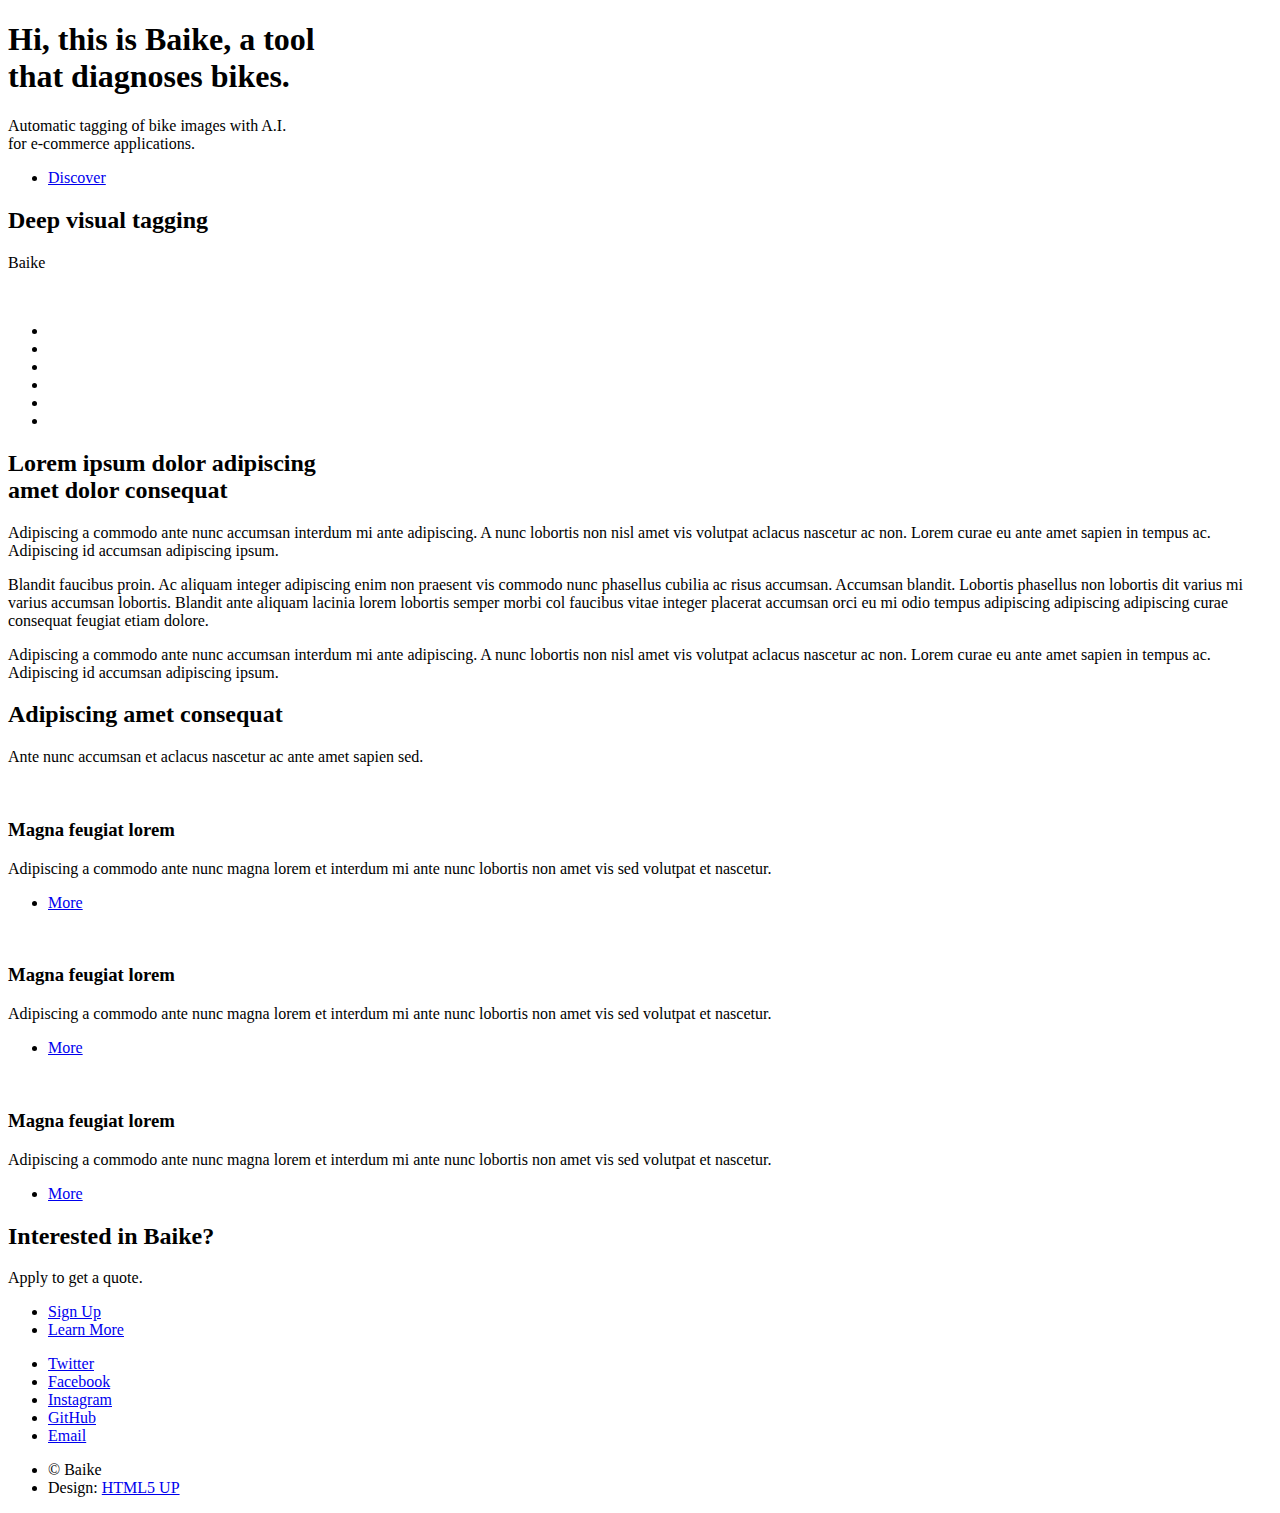
==== index.html @ 22fd742a "Updated index.html" ====
<!DOCTYPE HTML>
<!--
	Photon by HTML5 UP
	html5up.net | @ajlkn
	Free for personal and commercial use under the CCA 3.0 license (html5up.net/license)
-->
<html>
	<head>
		<title>Baike</title>
		<meta charset="utf-8" />
		<meta name="viewport" content="width=device-width, initial-scale=1, user-scalable=no" />
		<link rel="stylesheet" href="assets/css/main.css" />
		<noscript><link rel="stylesheet" href="assets/css/noscript.css" /></noscript>
	</head>
	<body class="is-preload">

		<!-- Header -->
			<section id="header">
				<div class="inner">
					<span class="baike_bicycle"></span>
					<h1>Hi, this is <strong>Baike</strong>, a tool<br />
					that diagnoses bikes.</h1>
					<p>Automatic tagging of bike images with A.I.<br />
					for e-commerce applications.</p>
					<ul class="actions special">
						<li><a href="#one" class="button scrolly">Discover</a></li>
					</ul>
				</div>
			</section>

		<!-- One -->
			<section id="one" class="main style1">
				<div class="container">
					<div class="row gtr-150">
						<div class="col-6 col-12-medium">
							<header class="major">
								<h2>Deep visual tagging</h2>
							</header>
							<p>Baike  </p>
						</div>
						<div class="col-6 col-12-medium imp-medium">
							<span class="image fit"><img src="images/bike_tagging_trans.png" alt="" /></span>
						</div>
					</div>
				</div>
			</section>

		<!-- Two -->
			<section id="two" class="main style2">
				<div class="container">
					<div class="row gtr-150">
						<div class="col-6 col-12-medium">
							<ul class="major-icons">
								<li><span class="icon solid style1 major fa-code"></span></li>
								<li><span class="icon solid style2 major fa-bolt"></span></li>
								<li><span class="icon solid style3 major fa-camera-retro"></span></li>
								<li><span class="icon solid style4 major fa-cog"></span></li>
								<li><span class="icon solid style5 major fa-desktop"></span></li>
								<li><span class="icon solid style6 major fa-calendar"></span></li>
							</ul>
						</div>
						<div class="col-6 col-12-medium">
							<header class="major">
								<h2>Lorem ipsum dolor adipiscing<br />
								amet dolor consequat</h2>
							</header>
							<p>Adipiscing a commodo ante nunc accumsan interdum mi ante adipiscing. A nunc lobortis non nisl amet vis volutpat aclacus nascetur ac non. Lorem curae eu ante amet sapien in tempus ac. Adipiscing id accumsan adipiscing ipsum.</p>
							<p>Blandit faucibus proin. Ac aliquam integer adipiscing enim non praesent vis commodo nunc phasellus cubilia ac risus accumsan. Accumsan blandit. Lobortis phasellus non lobortis dit varius mi varius accumsan lobortis. Blandit ante aliquam lacinia lorem lobortis semper morbi col faucibus vitae integer placerat accumsan orci eu mi odio tempus adipiscing adipiscing adipiscing curae consequat feugiat etiam dolore.</p>
							<p>Adipiscing a commodo ante nunc accumsan interdum mi ante adipiscing. A nunc lobortis non nisl amet vis volutpat aclacus nascetur ac non. Lorem curae eu ante amet sapien in tempus ac. Adipiscing id accumsan adipiscing ipsum.</p>
						</div>
					</div>
				</div>
			</section>

		<!-- Three -->
			<section id="three" class="main style1 special">
				<div class="container">
					<header class="major">
						<h2>Adipiscing amet consequat</h2>
					</header>
					<p>Ante nunc accumsan et aclacus nascetur ac ante amet sapien sed.</p>
					<div class="row gtr-150">
						<div class="col-4 col-12-medium">
							<span class="image fit"><img src="images/pic02.jpg" alt="" /></span>
							<h3>Magna feugiat lorem</h3>
							<p>Adipiscing a commodo ante nunc magna lorem et interdum mi ante nunc lobortis non amet vis sed volutpat et nascetur.</p>
							<ul class="actions special">
								<li><a href="#" class="button">More</a></li>
							</ul>
						</div>
						<div class="col-4 col-12-medium">
							<span class="image fit"><img src="images/pic03.jpg" alt="" /></span>
							<h3>Magna feugiat lorem</h3>
							<p>Adipiscing a commodo ante nunc magna lorem et interdum mi ante nunc lobortis non amet vis sed volutpat et nascetur.</p>
							<ul class="actions special">
								<li><a href="#" class="button">More</a></li>
							</ul>
						</div>
						<div class="col-4 col-12-medium">
							<span class="image fit"><img src="images/pic04.jpg" alt="" /></span>
							<h3>Magna feugiat lorem</h3>
							<p>Adipiscing a commodo ante nunc magna lorem et interdum mi ante nunc lobortis non amet vis sed volutpat et nascetur.</p>
							<ul class="actions special">
								<li><a href="#" class="button">More</a></li>
							</ul>
						</div>
					</div>
				</div>
			</section>

		<!-- Four -->
			<section id="four" class="main style2 special">
				<div class="container">
					<header class="major">
						<h2>Interested in Baike?</h2>
					</header>
					<p>Apply to get a quote.</p>
					<ul class="actions special">
						<li><a href="#" class="button wide primary">Sign Up</a></li>
						<li><a href="#" class="button wide">Learn More</a></li>
					</ul>
				</div>
			</section>

		<!-- Five -->
		<!--
			<section id="five" class="main style1">
				<div class="container">
					<header class="major special">
						<h2>Elements</h2>
					</header>

					<section>
						<h4>Text</h4>
						<p>This is <b>bold</b> and this is <strong>strong</strong>. This is <i>italic</i> and this is <em>emphasized</em>.
						This is <sup>superscript</sup> text and this is <sub>subscript</sub> text.
						This is <u>underlined</u> and this is code: <code>for (;;) { ... }</code>. Finally, <a href="#">this is a link</a>.</p>
						<hr />
						<header>
							<h4>Heading with a Subtitle</h4>
							<p>Lorem ipsum dolor sit amet nullam id egestas urna aliquam</p>
						</header>
						<p>Nunc lacinia ante nunc ac lobortis. Interdum adipiscing gravida odio porttitor sem non mi integer non faucibus ornare mi ut ante amet placerat aliquet. Volutpat eu sed ante lacinia sapien lorem accumsan varius montes viverra nibh in adipiscing blandit tempus accumsan.</p>
						<header>
							<h5>Heading with a Subtitle</h5>
							<p>Lorem ipsum dolor sit amet nullam id egestas urna aliquam</p>
						</header>
						<p>Nunc lacinia ante nunc ac lobortis. Interdum adipiscing gravida odio porttitor sem non mi integer non faucibus ornare mi ut ante amet placerat aliquet. Volutpat eu sed ante lacinia sapien lorem accumsan varius montes viverra nibh in adipiscing blandit tempus accumsan.</p>
						<hr />
						<h2>Heading Level 2</h2>
						<h3>Heading Level 3</h3>
						<h4>Heading Level 4</h4>
						<h5>Heading Level 5</h5>
						<h6>Heading Level 6</h6>
						<hr />
						<h5>Blockquote</h5>
						<blockquote>Fringilla nisl. Donec accumsan interdum nisi, quis tincidunt felis sagittis eget tempus euismod. Vestibulum ante ipsum primis in faucibus vestibulum. Blandit adipiscing eu felis iaculis volutpat ac adipiscing accumsan faucibus. Vestibulum ante ipsum primis in faucibus lorem ipsum dolor sit amet nullam adipiscing eu felis.</blockquote>
						<h5>Preformatted</h5>
						<pre><code>i = 0;

while (!deck.isInOrder()) {
print 'Iteration ' + i;
deck.shuffle();
i++;
}

print 'It took ' + i + ' iterations to sort the deck.';</code></pre>
					</section>

					<section>
						<h4>Lists</h4>
						<div class="row">
							<div class="col-6 col-12-medium">
								<h5>Unordered</h5>
								<ul>
									<li>Dolor pulvinar etiam.</li>
									<li>Sagittis adipiscing.</li>
									<li>Felis enim feugiat.</li>
								</ul>
								<h5>Alternate</h5>
								<ul class="alt">
									<li>Dolor pulvinar etiam.</li>
									<li>Sagittis adipiscing.</li>
									<li>Felis enim feugiat.</li>
								</ul>
							</div>
							<div class="col-6 col-12-medium">
								<h5>Ordered</h5>
								<ol>
									<li>Dolor pulvinar etiam.</li>
									<li>Etiam vel felis viverra.</li>
									<li>Felis enim feugiat.</li>
									<li>Dolor pulvinar etiam.</li>
									<li>Etiam vel felis lorem.</li>
									<li>Felis enim et feugiat.</li>
								</ol>
								<h5>Icons</h5>
								<ul class="icons">
									<li><a href="#" class="icon brands fa-twitter"><span class="label">Twitter</span></a></li>
									<li><a href="#" class="icon brands fa-facebook-f"><span class="label">Facebook</span></a></li>
									<li><a href="#" class="icon brands fa-instagram"><span class="label">Instagram</span></a></li>
									<li><a href="#" class="icon brands fa-github"><span class="label">Github</span></a></li>
								</ul>
							</div>
						</div>
						<h5>Actions</h5>
						<div class="row">
							<div class="col-6 col-12-medium">
								<ul class="actions">
									<li><a href="#" class="button primary">Default</a></li>
									<li><a href="#" class="button">Default</a></li>
								</ul>
								<ul class="actions small">
									<li><a href="#" class="button primary small">Small</a></li>
									<li><a href="#" class="button small">Small</a></li>
								</ul>
								<ul class="actions stacked">
									<li><a href="#" class="button primary">Default</a></li>
									<li><a href="#" class="button">Default</a></li>
								</ul>
								<ul class="actions stacked">
									<li><a href="#" class="button primary small">Small</a></li>
									<li><a href="#" class="button small">Small</a></li>
								</ul>
							</div>
							<div class="col-6 col-12-medium">
								<ul class="actions stacked">
									<li><a href="#" class="button primary fit">Default</a></li>
									<li><a href="#" class="button fit">Default</a></li>
								</ul>
								<ul class="actions stacked">
									<li><a href="#" class="button primary small fit">Small</a></li>
									<li><a href="#" class="button small fit">Small</a></li>
								</ul>
							</div>
						</div>
					</section>

					<section>
						<h4>Table</h4>
						<h5>Default</h5>
						<div class="table-wrapper">
							<table>
								<thead>
									<tr>
										<th>Name</th>
										<th>Description</th>
										<th>Price</th>
									</tr>
								</thead>
								<tbody>
									<tr>
										<td>Item One</td>
										<td>Ante turpis integer aliquet porttitor.</td>
										<td>29.99</td>
									</tr>
									<tr>
										<td>Item Two</td>
										<td>Vis ac commodo adipiscing arcu aliquet.</td>
										<td>19.99</td>
									</tr>
									<tr>
										<td>Item Three</td>
										<td> Morbi faucibus arcu accumsan lorem.</td>
										<td>29.99</td>
									</tr>
									<tr>
										<td>Item Four</td>
										<td>Vitae integer tempus condimentum.</td>
										<td>19.99</td>
									</tr>
									<tr>
										<td>Item Five</td>
										<td>Ante turpis integer aliquet porttitor.</td>
										<td>29.99</td>
									</tr>
								</tbody>
								<tfoot>
									<tr>
										<td colspan="2"></td>
										<td>100.00</td>
									</tr>
								</tfoot>
							</table>
						</div>

						<h5>Alternate</h5>
						<div class="table-wrapper">
							<table class="alt">
								<thead>
									<tr>
										<th>Name</th>
										<th>Description</th>
										<th>Price</th>
									</tr>
								</thead>
								<tbody>
									<tr>
										<td>Item One</td>
										<td>Ante turpis integer aliquet porttitor.</td>
										<td>29.99</td>
									</tr>
									<tr>
										<td>Item Two</td>
										<td>Vis ac commodo adipiscing arcu aliquet.</td>
										<td>19.99</td>
									</tr>
									<tr>
										<td>Item Three</td>
										<td> Morbi faucibus arcu accumsan lorem.</td>
										<td>29.99</td>
									</tr>
									<tr>
										<td>Item Four</td>
										<td>Vitae integer tempus condimentum.</td>
										<td>19.99</td>
									</tr>
									<tr>
										<td>Item Five</td>
										<td>Ante turpis integer aliquet porttitor.</td>
										<td>29.99</td>
									</tr>
								</tbody>
								<tfoot>
									<tr>
										<td colspan="2"></td>
										<td>100.00</td>
									</tr>
								</tfoot>
							</table>
						</div>
					</section>

					<section>
						<h4>Buttons</h4>
						<ul class="actions">
							<li><a href="#" class="button primary">Primary</a></li>
							<li><a href="#" class="button">Default</a></li>
						</ul>
						<ul class="actions">
							<li><a href="#" class="button large">Large</a></li>
							<li><a href="#" class="button">Default</a></li>
							<li><a href="#" class="button small">Small</a></li>
						</ul>
						<ul class="actions fit">
							<li><a href="#" class="button fit">Fit</a></li>
							<li><a href="#" class="button primary fit">Fit</a></li>
							<li><a href="#" class="button fit">Fit</a></li>
						</ul>
						<ul class="actions fit small">
							<li><a href="#" class="button primary fit small">Fit + Small</a></li>
							<li><a href="#" class="button fit small">Fit + Small</a></li>
							<li><a href="#" class="button primary fit small">Fit + Small</a></li>
						</ul>
						<ul class="actions">
							<li><a href="#" class="button primary icon solid fa-download">Icon</a></li>
							<li><a href="#" class="button icon solid fa-download">Icon</a></li>
						</ul>
						<ul class="actions">
							<li><span class="button primary disabled">Disabled</span></li>
							<li><span class="button disabled">Disabled</span></li>
						</ul>
					</section>

					<section>
						<h4>Form</h4>
						<form method="post" action="#">
							<div class="row gtr-uniform gtr-50">
								<div class="col-6 col-12-xsmall">
									<input type="text" name="demo-name" id="demo-name" value="" placeholder="Name" />
								</div>
								<div class="col-6 col-12-xsmall">
									<input type="email" name="demo-email" id="demo-email" value="" placeholder="Email" />
								</div>
								<div class="col-12">
									<select name="demo-category" id="demo-category">
										<option value="">- Category -</option>
										<option value="1">Manufacturing</option>
										<option value="1">Shipping</option>
										<option value="1">Administration</option>
										<option value="1">Human Resources</option>
									</select>
								</div>
								<div class="col-4 col-12-small">
									<input type="radio" id="demo-priority-low" name="demo-priority" checked>
									<label for="demo-priority-low">Low</label>
								</div>
								<div class="col-4 col-12-small">
									<input type="radio" id="demo-priority-normal" name="demo-priority">
									<label for="demo-priority-normal">Normal</label>
								</div>
								<div class="col-4 col-12-small">
									<input type="radio" id="demo-priority-high" name="demo-priority">
									<label for="demo-priority-high">High</label>
								</div>
								<div class="col-6 col-12-small">
									<input type="checkbox" id="demo-copy" name="demo-copy">
									<label for="demo-copy">Email me a copy</label>
								</div>
								<div class="col-6 col-12-small">
									<input type="checkbox" id="demo-human" name="demo-human" checked>
									<label for="demo-human">Not a robot</label>
								</div>
								<div class="col-12">
									<textarea name="demo-message" id="demo-message" placeholder="Enter your message" rows="6"></textarea>
								</div>
								<div class="col-12">
									<ul class="actions">
										<li><input type="submit" value="Send Message" class="primary" /></li>
										<li><input type="reset" value="Reset" /></li>
									</ul>
								</div>
							</div>
						</form>
					</section>

					<section>
						<h4>Image</h4>
						<h5>Fit</h5>
						<div class="box alt">
							<div class="row gtr-uniform gtr-50">
								<div class="col-12"><span class="image fit"><img src="images/pic06.jpg" alt="" /></span></div>
								<div class="col-4"><span class="image fit"><img src="images/pic02.jpg" alt="" /></span></div>
								<div class="col-4"><span class="image fit"><img src="images/pic03.jpg" alt="" /></span></div>
								<div class="col-4"><span class="image fit"><img src="images/pic04.jpg" alt="" /></span></div>
								<div class="col-4"><span class="image fit"><img src="images/pic03.jpg" alt="" /></span></div>
								<div class="col-4"><span class="image fit"><img src="images/pic04.jpg" alt="" /></span></div>
								<div class="col-4"><span class="image fit"><img src="images/pic02.jpg" alt="" /></span></div>
								<div class="col-4"><span class="image fit"><img src="images/pic04.jpg" alt="" /></span></div>
								<div class="col-4"><span class="image fit"><img src="images/pic02.jpg" alt="" /></span></div>
								<div class="col-4"><span class="image fit"><img src="images/pic03.jpg" alt="" /></span></div>
							</div>
						</div>
						<h5>Left &amp; Right</h5>
						<p><span class="image left"><img src="images/pic05.jpg" alt="" /></span>Fringilla nisl. Donec accumsan interdum nisi, quis tincidunt felis sagittis eget. tempus euismod. Vestibulum ante ipsum primis in faucibus vestibulum. Blandit adipiscing eu felis iaculis volutpat ac adipiscing accumsan eu faucibus. Integer ac pellentesque praesent tincidunt felis sagittis eget. tempus euismod. Vestibulum ante ipsum primis in faucibus vestibulum. Blandit adipiscing eu felis iaculis volutpat ac adipiscing accumsan eu faucibus. Integer ac pellentesque praesent. Donec accumsan interdum nisi, quis tincidunt felis sagittis eget. tempus euismod. Vestibulum ante ipsum primis in faucibus vestibulum. Blandit adipiscing eu felis iaculis volutpat ac adipiscing accumsan eu faucibus. Integer ac pellentesque praesent tincidunt felis sagittis eget. tempus euismod. Vestibulum ante ipsum primis in faucibus vestibulum. Blandit adipiscing eu felis iaculis volutpat ac adipiscing accumsan eu faucibus. Integer ac pellentesque praesent. Blandit adipiscing eu felis iaculis volutpat ac adipiscing accumsan eu faucibus. Integer ac pellentesque praesent tincidunt felis sagittis eget. tempus euismod. Vestibulum ante ipsum primis in faucibus vestibulum. Blandit adipiscing eu felis iaculis volutpat ac adipiscing accumsan eu faucibus. Integer ac pellentesque praesent.</p>
						<p><span class="image right"><img src="images/pic05.jpg" alt="" /></span>Fringilla nisl. Donec accumsan interdum nisi, quis tincidunt felis sagittis eget. tempus euismod. Vestibulum ante ipsum primis in faucibus vestibulum. Blandit adipiscing eu felis iaculis volutpat ac adipiscing accumsan eu faucibus. Integer ac pellentesque praesent tincidunt felis sagittis eget. tempus euismod. Vestibulum ante ipsum primis in faucibus vestibulum. Blandit adipiscing eu felis iaculis volutpat ac adipiscing accumsan eu faucibus. Integer ac pellentesque praesent. Donec accumsan interdum nisi, quis tincidunt felis sagittis eget. tempus euismod. Vestibulum ante ipsum primis in faucibus vestibulum. Blandit adipiscing eu felis iaculis volutpat ac adipiscing accumsan eu faucibus. Integer ac pellentesque praesent tincidunt felis sagittis eget. tempus euismod. Vestibulum ante ipsum primis in faucibus vestibulum. Blandit adipiscing eu felis iaculis volutpat ac adipiscing accumsan eu faucibus. Integer ac pellentesque praesent. Blandit adipiscing eu felis iaculis volutpat ac adipiscing accumsan eu faucibus. Integer ac pellentesque praesent tincidunt felis sagittis eget. tempus euismod. Vestibulum ante ipsum primis in faucibus vestibulum. Blandit adipiscing eu felis iaculis volutpat ac adipiscing accumsan eu faucibus. Integer ac pellentesque praesent.</p>
					</section>

				</div>
			</section>
		-->

		<!-- Footer -->
			<section id="footer">
				<ul class="icons">
					<li><a href="#" class="icon brands alt fa-twitter"><span class="label">Twitter</span></a></li>
					<li><a href="#" class="icon brands alt fa-facebook-f"><span class="label">Facebook</span></a></li>
					<li><a href="#" class="icon brands alt fa-instagram"><span class="label">Instagram</span></a></li>
					<li><a href="#" class="icon brands alt fa-github"><span class="label">GitHub</span></a></li>
					<li><a href="#" class="icon solid alt fa-envelope"><span class="label">Email</span></a></li>
				</ul>
				<ul class="copyright">
					<li>&copy; Baike</li><li>Design: <a href="http://html5up.net">HTML5 UP</a></li>
				</ul>
			</section>

		<!-- Scripts -->
			<script src="assets/js/jquery.min.js"></script>
			<script src="assets/js/jquery.scrolly.min.js"></script>
			<script src="assets/js/browser.min.js"></script>
			<script src="assets/js/breakpoints.min.js"></script>
			<script src="assets/js/util.js"></script>
			<script src="assets/js/main.js"></script>

	</body>
</html>
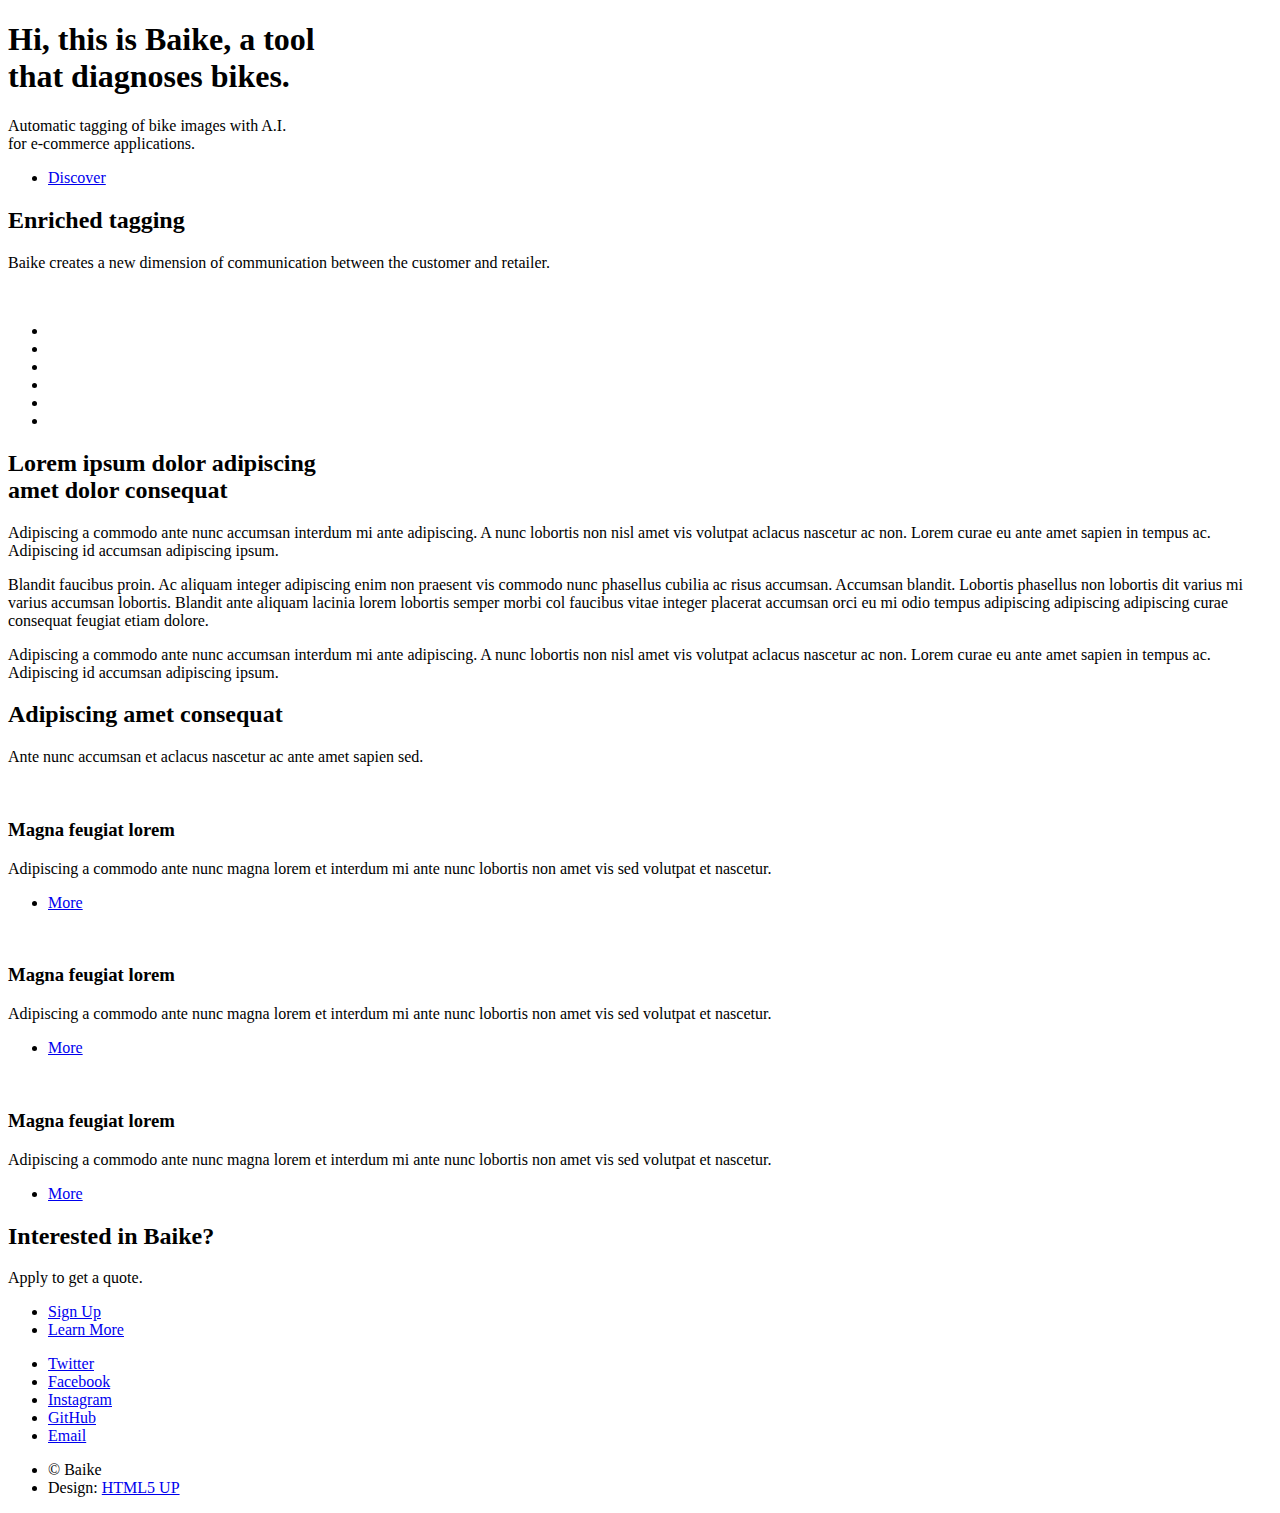
==== commit 1dced3d4: "Updated index.html" ====
--- a/index.html
+++ b/index.html
@@ -34,9 +34,9 @@
 					<div class="row gtr-150">
 						<div class="col-6 col-12-medium">
 							<header class="major">
-								<h2>Deep visual tagging</h2>
+								<h2>Enriched tagging</h2>
 							</header>
-							<p>Baike  </p>
+							<p >Baike creates a new dimension of communication between the customer and retailer. </p>
 						</div>
 						<div class="col-6 col-12-medium imp-medium">
 							<span class="image fit"><img src="images/bike_tagging_trans.png" alt="" /></span>
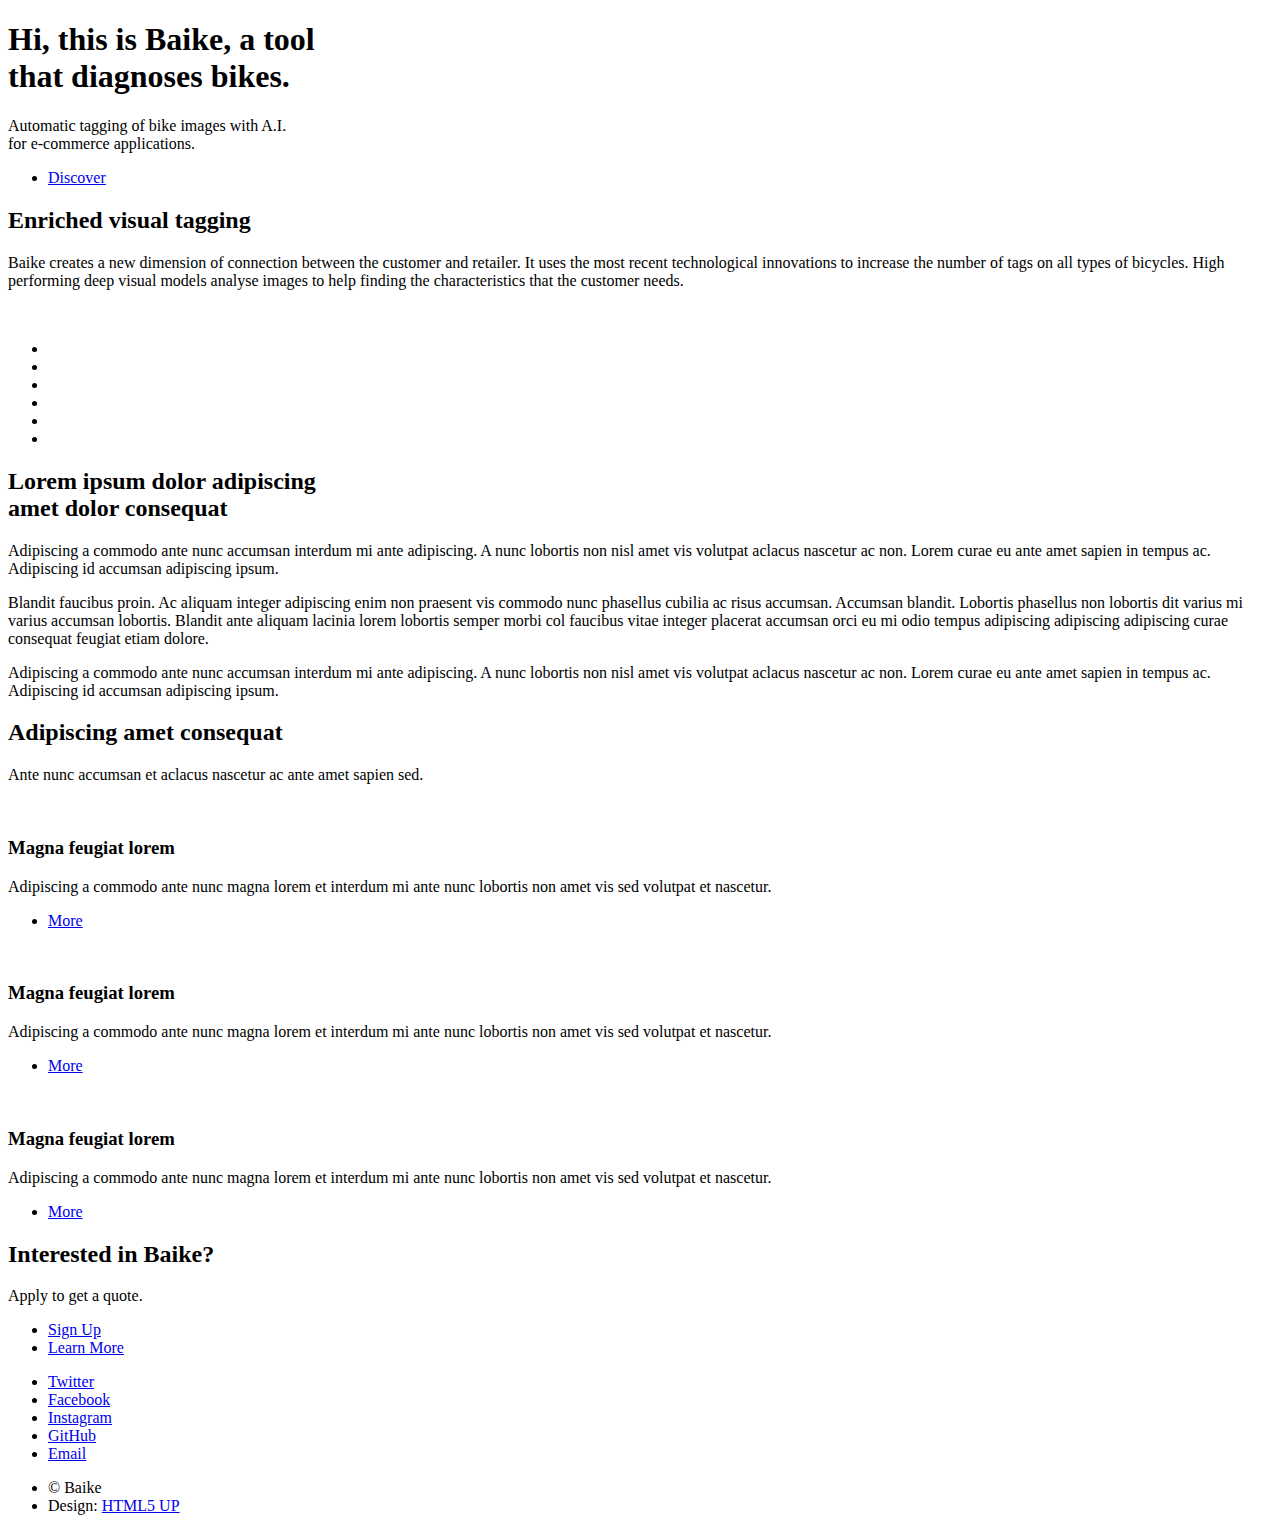
==== commit 9a879b60: "Updated index.html" ====
--- a/index.html
+++ b/index.html
@@ -34,9 +34,13 @@
 					<div class="row gtr-150">
 						<div class="col-6 col-12-medium">
 							<header class="major">
-								<h2>Enriched tagging</h2>
+								<h2>Enriched visual tagging</h2>
 							</header>
-							<p >Baike creates a new dimension of communication between the customer and retailer. </p>
+							<p >Baike creates a new dimension of connection between the customer and retailer. It
+								uses the most recent technological innovations to increase the number of tags on all
+								types of bicycles. High performing deep visual models analyse images to help finding the
+								characteristics that the customer needs.
+							</p>
 						</div>
 						<div class="col-6 col-12-medium imp-medium">
 							<span class="image fit"><img src="images/bike_tagging_trans.png" alt="" /></span>
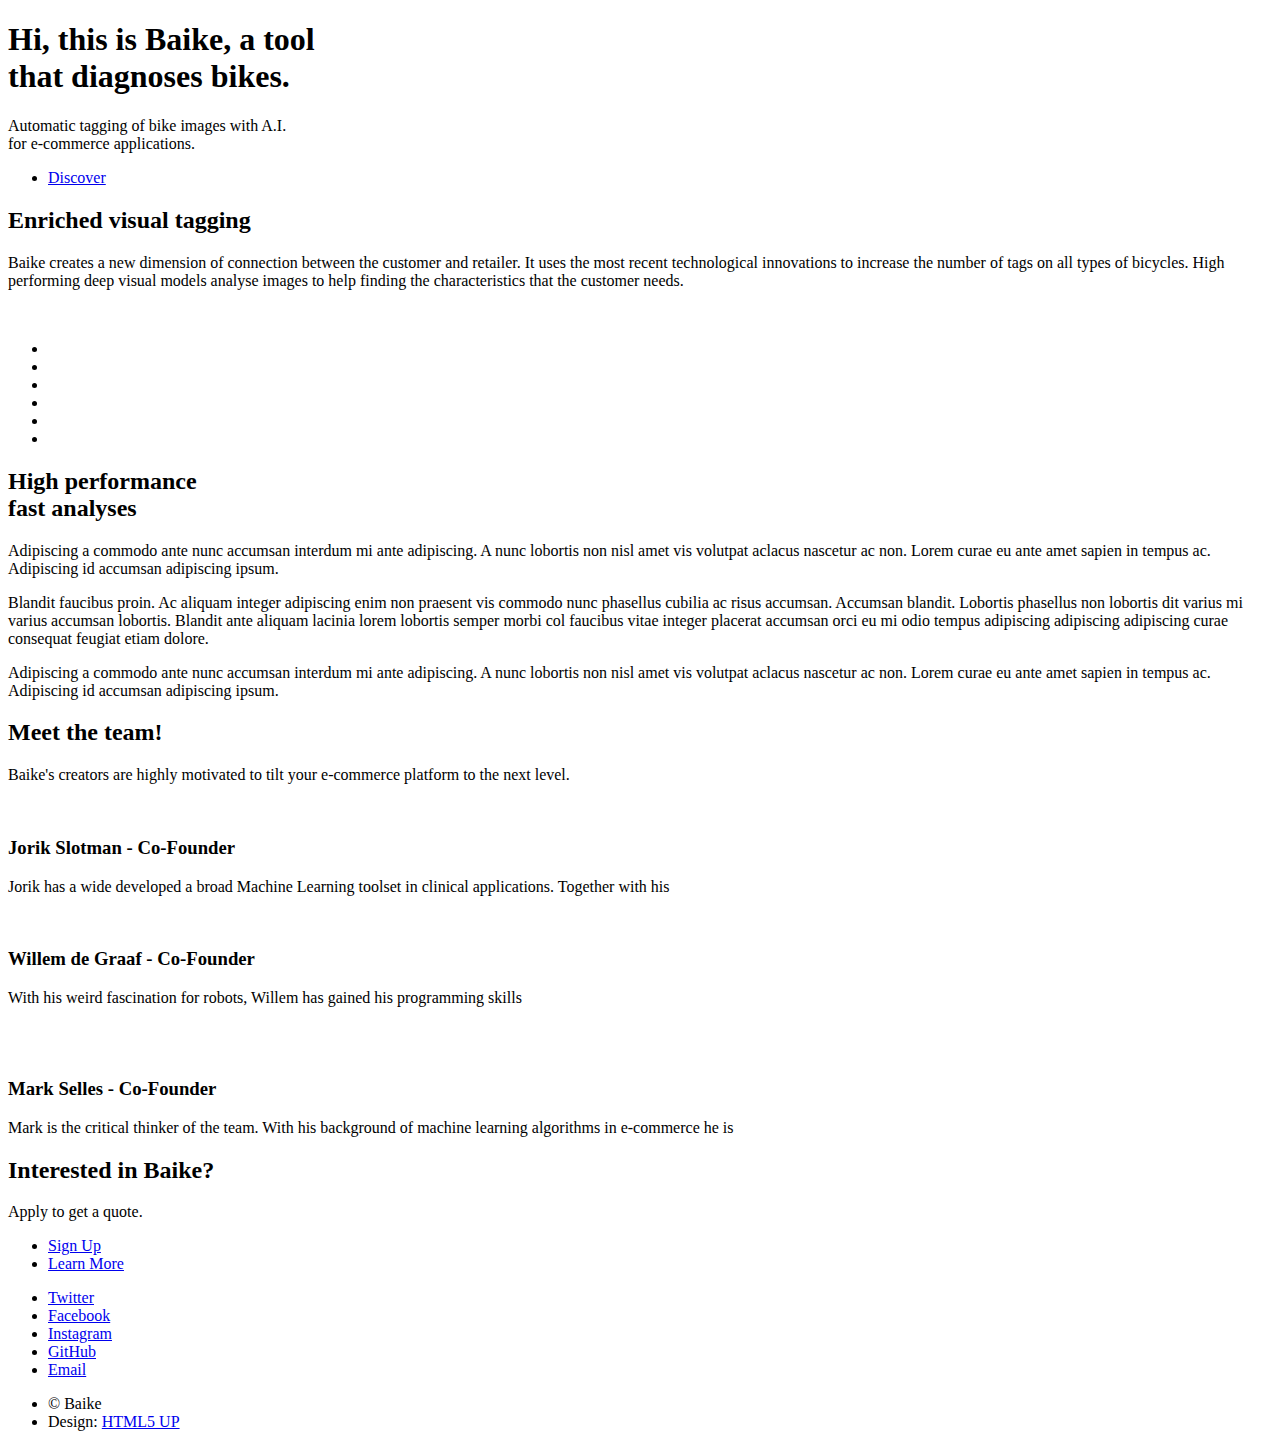
==== commit ee9a35db: "Updated section 3" ====
--- a/index.html
+++ b/index.html
@@ -55,7 +55,7 @@
 					<div class="row gtr-150">
 						<div class="col-6 col-12-medium">
 							<ul class="major-icons">
-								<li><span class="icon solid style1 major fa-code"></span></li>
+								<li><span class="image fit"><img src="images/logo.svg" alt="" /></span></li>
 								<li><span class="icon solid style2 major fa-bolt"></span></li>
 								<li><span class="icon solid style3 major fa-camera-retro"></span></li>
 								<li><span class="icon solid style4 major fa-cog"></span></li>
@@ -65,8 +65,8 @@
 						</div>
 						<div class="col-6 col-12-medium">
 							<header class="major">
-								<h2>Lorem ipsum dolor adipiscing<br />
-								amet dolor consequat</h2>
+								<h2>High performance<br />
+								fast analyses</h2>
 							</header>
 							<p>Adipiscing a commodo ante nunc accumsan interdum mi ante adipiscing. A nunc lobortis non nisl amet vis volutpat aclacus nascetur ac non. Lorem curae eu ante amet sapien in tempus ac. Adipiscing id accumsan adipiscing ipsum.</p>
 							<p>Blandit faucibus proin. Ac aliquam integer adipiscing enim non praesent vis commodo nunc phasellus cubilia ac risus accumsan. Accumsan blandit. Lobortis phasellus non lobortis dit varius mi varius accumsan lobortis. Blandit ante aliquam lacinia lorem lobortis semper morbi col faucibus vitae integer placerat accumsan orci eu mi odio tempus adipiscing adipiscing adipiscing curae consequat feugiat etiam dolore.</p>
@@ -80,33 +80,38 @@
 			<section id="three" class="main style1 special">
 				<div class="container">
 					<header class="major">
-						<h2>Adipiscing amet consequat</h2>
+						<h2>Meet the team!</h2>
 					</header>
-					<p>Ante nunc accumsan et aclacus nascetur ac ante amet sapien sed.</p>
+					<p>Baike's creators are highly motivated to tilt your e-commerce platform to the next level.  </p>
 					<div class="row gtr-150">
 						<div class="col-4 col-12-medium">
 							<span class="image fit"><img src="images/pic02.jpg" alt="" /></span>
-							<h3>Magna feugiat lorem</h3>
-							<p>Adipiscing a commodo ante nunc magna lorem et interdum mi ante nunc lobortis non amet vis sed volutpat et nascetur.</p>
-							<ul class="actions special">
-								<li><a href="#" class="button">More</a></li>
-							</ul>
+							<h3><b>Jorik Slotman</b> - Co-Founder </h3>
+							<p>Jorik has a wide developed a broad Machine Learning toolset in clinical applications. Together with his   </p>
+							<p><a style="border-bottom: 0px" href="https://www.linkedin.com/in/jorik-slotman-781484190/" class="fab fa-linkedin-in"></a></p>
+
+							<!-- <ul class="actions special">
+								<li><a href="https://www.linkedin.com/in/jorik-slotman-781484190/" class="fab fa-linkedin"></a></li>
+							</ul> -->
 						</div>
 						<div class="col-4 col-12-medium">
 							<span class="image fit"><img src="images/pic03.jpg" alt="" /></span>
-							<h3>Magna feugiat lorem</h3>
-							<p>Adipiscing a commodo ante nunc magna lorem et interdum mi ante nunc lobortis non amet vis sed volutpat et nascetur.</p>
-							<ul class="actions special">
-								<li><a href="#" class="button">More</a></li>
-							</ul>
+							<h3><b>Willem de Graaf</b> - Co-Founder </h3>
+							<p>With his weird fascination for robots, Willem has gained his programming skills <br /> <br /> </p>
+							<p><a style="border-bottom: 0px" href="https://www.linkedin.com/in/willem-de-graaf/" class="fab fa-linkedin-in"></a></p>
+							<!-- <ul class="actions special">
+								<li><a href="https://www.linkedin.com/in/willem-de-graaf/" class="fab fa-linkedin"></a></li> -->
+							<!-- </ul> -->
 						</div>
 						<div class="col-4 col-12-medium">
 							<span class="image fit"><img src="images/pic04.jpg" alt="" /></span>
-							<h3>Magna feugiat lorem</h3>
-							<p>Adipiscing a commodo ante nunc magna lorem et interdum mi ante nunc lobortis non amet vis sed volutpat et nascetur.</p>
-							<ul class="actions special">
-								<li><a href="#" class="button">More</a></li>
-							</ul>
+							<h3><b>Mark Selles</b> - Co-Founder</h3>
+							<p>Mark is the critical thinker of the team. With his background of machine learning algorithms in e-commerce he is </p>
+							<p><a style="border-bottom: 0px" href="https://www.linkedin.com/in/mark-selles-160505179/" class="fab fa-linkedin-in"></a></p>
+							<!-- <ul class="actions special" style="text-decoration:none;">
+								<li><a href="https://www.linkedin.com/in/mark-selles-160505179/" class="fab fa-linkedin"></a></li>
+
+							</ul> -->
 						</div>
 					</div>
 				</div>
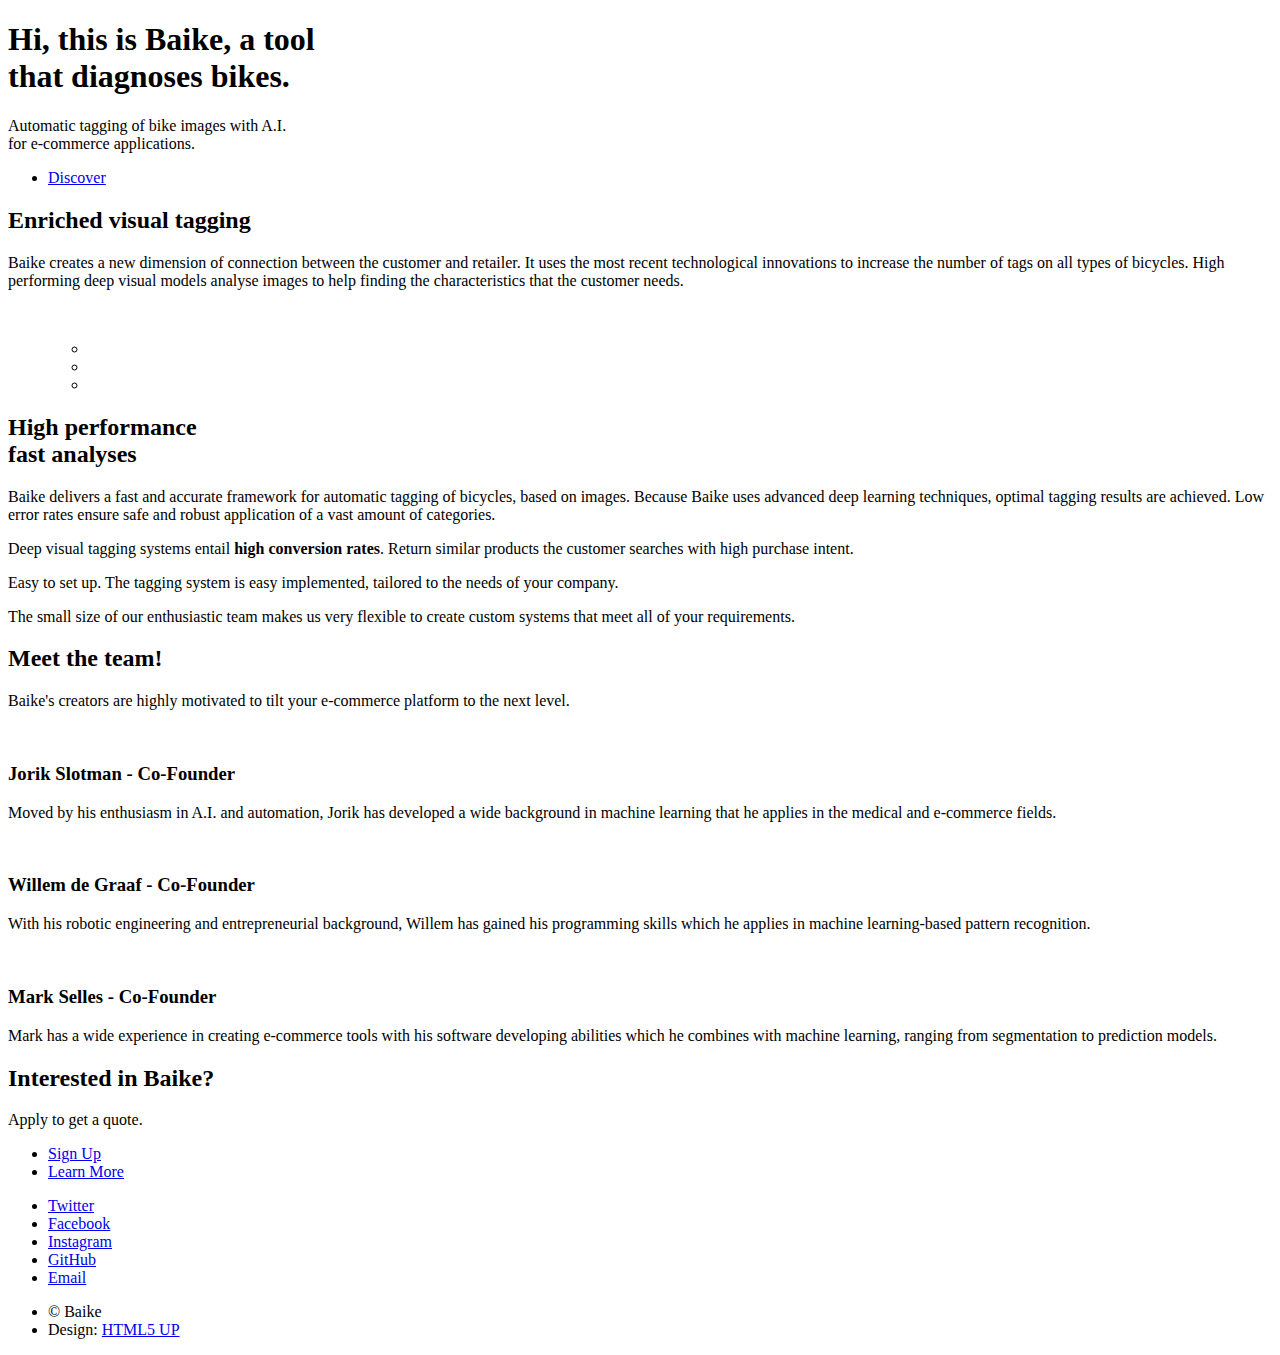
==== commit c5ed0df4: "Updated version before launching" ====
--- a/index.html
+++ b/index.html
@@ -53,14 +53,12 @@
 			<section id="two" class="main style2">
 				<div class="container">
 					<div class="row gtr-150">
-						<div class="col-6 col-12-medium">
+						<div class="col-3 col-12-medium">
 							<ul class="major-icons">
-								<li><span class="image fit"><img src="images/logo.svg" alt="" /></span></li>
-								<li><span class="icon solid style2 major fa-bolt"></span></li>
-								<li><span class="icon solid style3 major fa-camera-retro"></span></li>
-								<li><span class="icon solid style4 major fa-cog"></span></li>
-								<li><span class="icon solid style5 major fa-desktop"></span></li>
-								<li><span class="icon solid style6 major fa-calendar"></span></li>
+							<ul class="major-icons">
+								<li><span class="icon solid major fa-brain" style="color: #a6bdf5;"></span></li>
+								<li><span class="icon solid major fa-camera-retro" style="color: #a6f5aa;"></span></li>
+								<li><span class="icon solid major fa-tachometer-alt" style="color: #f5a6a6;"></span></li>
 							</ul>
 						</div>
 						<div class="col-6 col-12-medium">
@@ -68,9 +66,20 @@
 								<h2>High performance<br />
 								fast analyses</h2>
 							</header>
-							<p>Adipiscing a commodo ante nunc accumsan interdum mi ante adipiscing. A nunc lobortis non nisl amet vis volutpat aclacus nascetur ac non. Lorem curae eu ante amet sapien in tempus ac. Adipiscing id accumsan adipiscing ipsum.</p>
-							<p>Blandit faucibus proin. Ac aliquam integer adipiscing enim non praesent vis commodo nunc phasellus cubilia ac risus accumsan. Accumsan blandit. Lobortis phasellus non lobortis dit varius mi varius accumsan lobortis. Blandit ante aliquam lacinia lorem lobortis semper morbi col faucibus vitae integer placerat accumsan orci eu mi odio tempus adipiscing adipiscing adipiscing curae consequat feugiat etiam dolore.</p>
-							<p>Adipiscing a commodo ante nunc accumsan interdum mi ante adipiscing. A nunc lobortis non nisl amet vis volutpat aclacus nascetur ac non. Lorem curae eu ante amet sapien in tempus ac. Adipiscing id accumsan adipiscing ipsum.</p>
+							<p>Baike delivers a fast and accurate framework for automatic tagging of bicycles, based
+							on images. Because Baike uses advanced deep learning techniques, optimal tagging results
+							are achieved. Low error rates ensure safe and robust application of a vast amount of
+								categories.	</p>
+							<p>Deep visual tagging systems entail <strong>high conversion rates</strong>. Return
+								similar products the customer searches with high purchase intent.
+							</p>
+							<p>Easy to set up. The tagging system is easy implemented, tailored to the needs of
+								your company.</p>
+							<p>The small size of our enthusiastic team makes us very flexible to create custom systems
+								that meet
+								all of your requirements. </p>
+
+
 						</div>
 					</div>
 				</div>
@@ -87,7 +96,10 @@
 						<div class="col-4 col-12-medium">
 							<span class="image fit"><img src="images/pic02.jpg" alt="" /></span>
 							<h3><b>Jorik Slotman</b> - Co-Founder </h3>
-							<p>Jorik has a wide developed a broad Machine Learning toolset in clinical applications. Together with his   </p>
+							<p>Moved by his enthusiasm in A.I. and automation, Jorik has developed a wide background in
+								machine
+								learning that he applies in the medical and e-commerce fields.
+							</p>
 							<p><a style="border-bottom: 0px" href="https://www.linkedin.com/in/jorik-slotman-781484190/" class="fab fa-linkedin-in"></a></p>
 
 							<!-- <ul class="actions special">
@@ -97,7 +109,8 @@
 						<div class="col-4 col-12-medium">
 							<span class="image fit"><img src="images/pic03.jpg" alt="" /></span>
 							<h3><b>Willem de Graaf</b> - Co-Founder </h3>
-							<p>With his weird fascination for robots, Willem has gained his programming skills <br /> <br /> </p>
+							<p>With his robotic engineering and entrepreneurial background, Willem has gained
+								his programming skills which he applies in machine learning-based pattern recognition.</p>
 							<p><a style="border-bottom: 0px" href="https://www.linkedin.com/in/willem-de-graaf/" class="fab fa-linkedin-in"></a></p>
 							<!-- <ul class="actions special">
 								<li><a href="https://www.linkedin.com/in/willem-de-graaf/" class="fab fa-linkedin"></a></li> -->
@@ -106,7 +119,9 @@
 						<div class="col-4 col-12-medium">
 							<span class="image fit"><img src="images/pic04.jpg" alt="" /></span>
 							<h3><b>Mark Selles</b> - Co-Founder</h3>
-							<p>Mark is the critical thinker of the team. With his background of machine learning algorithms in e-commerce he is </p>
+							<p>Mark has a wide experience in creating e-commerce tools with his software
+								developing abilities which he combines with machine learning, ranging from
+								segmentation to prediction models. 	</p>
 							<p><a style="border-bottom: 0px" href="https://www.linkedin.com/in/mark-selles-160505179/" class="fab fa-linkedin-in"></a></p>
 							<!-- <ul class="actions special" style="text-decoration:none;">
 								<li><a href="https://www.linkedin.com/in/mark-selles-160505179/" class="fab fa-linkedin"></a></li>
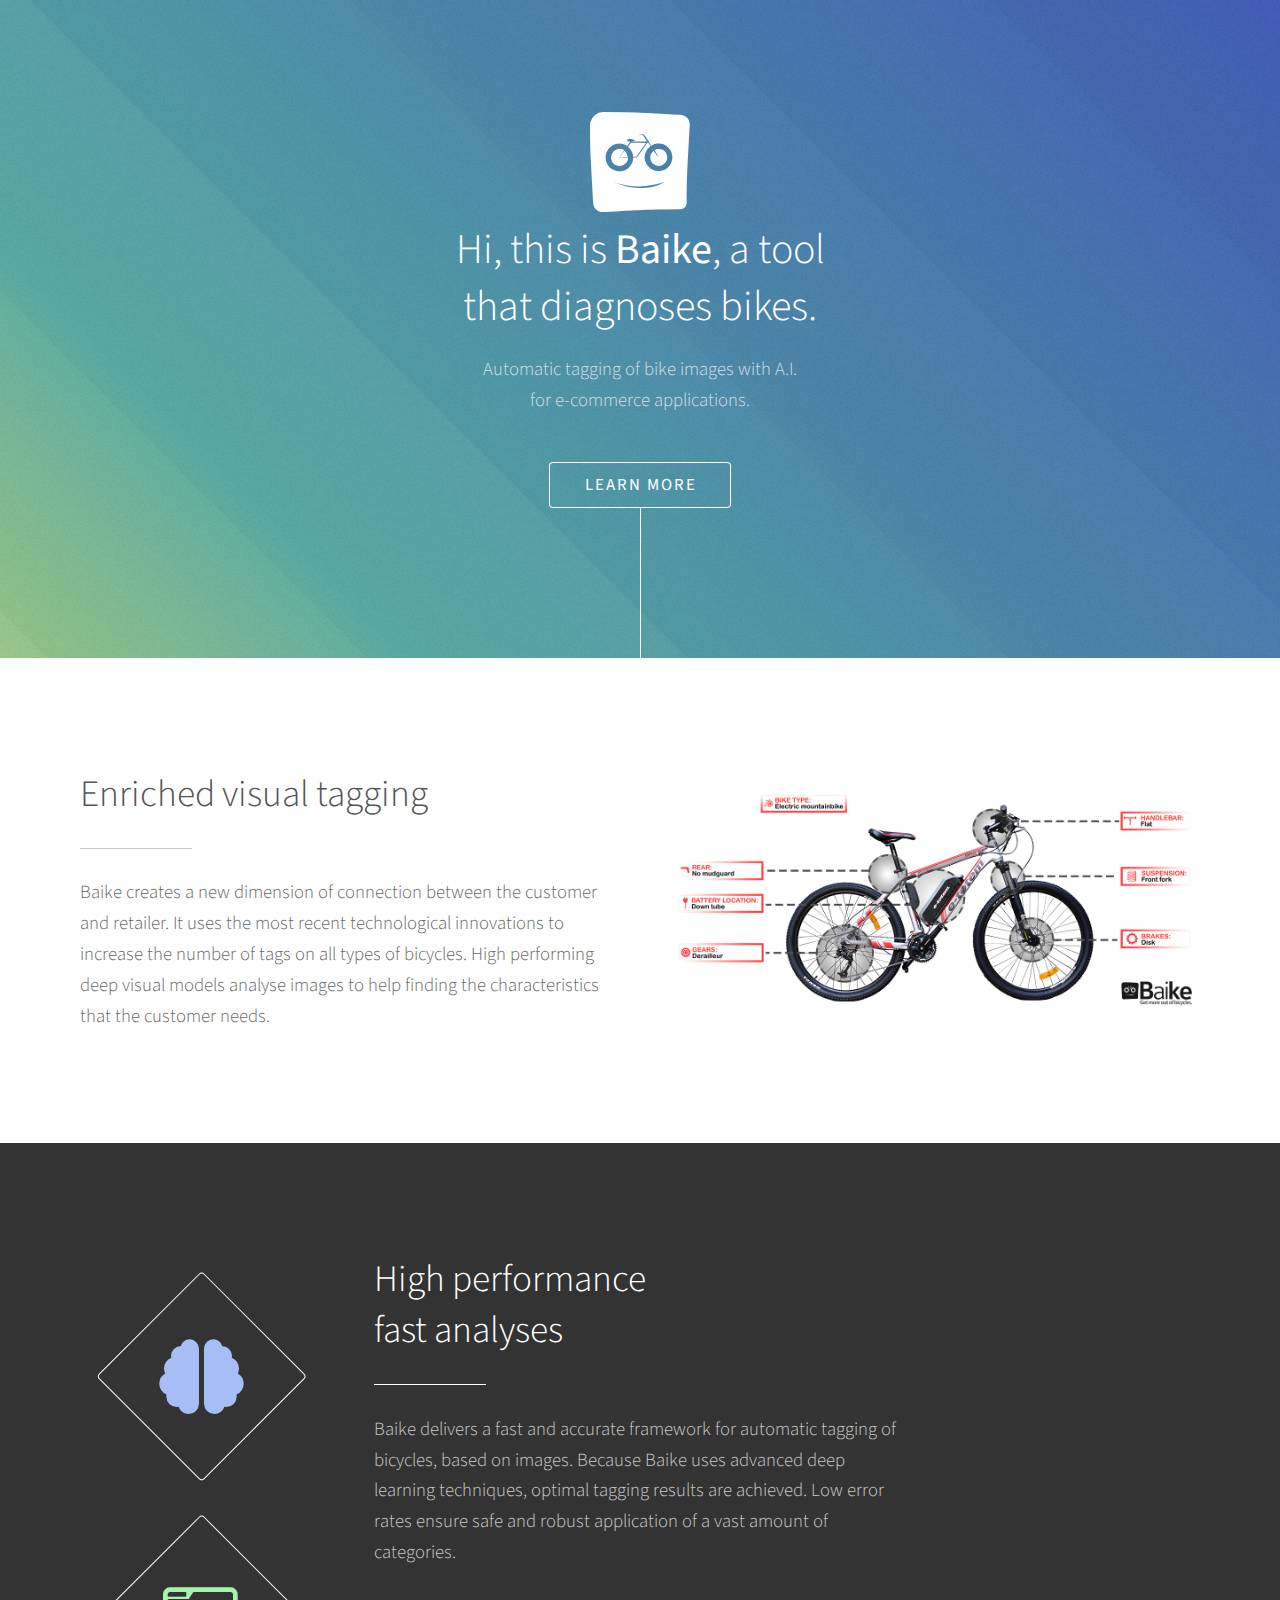
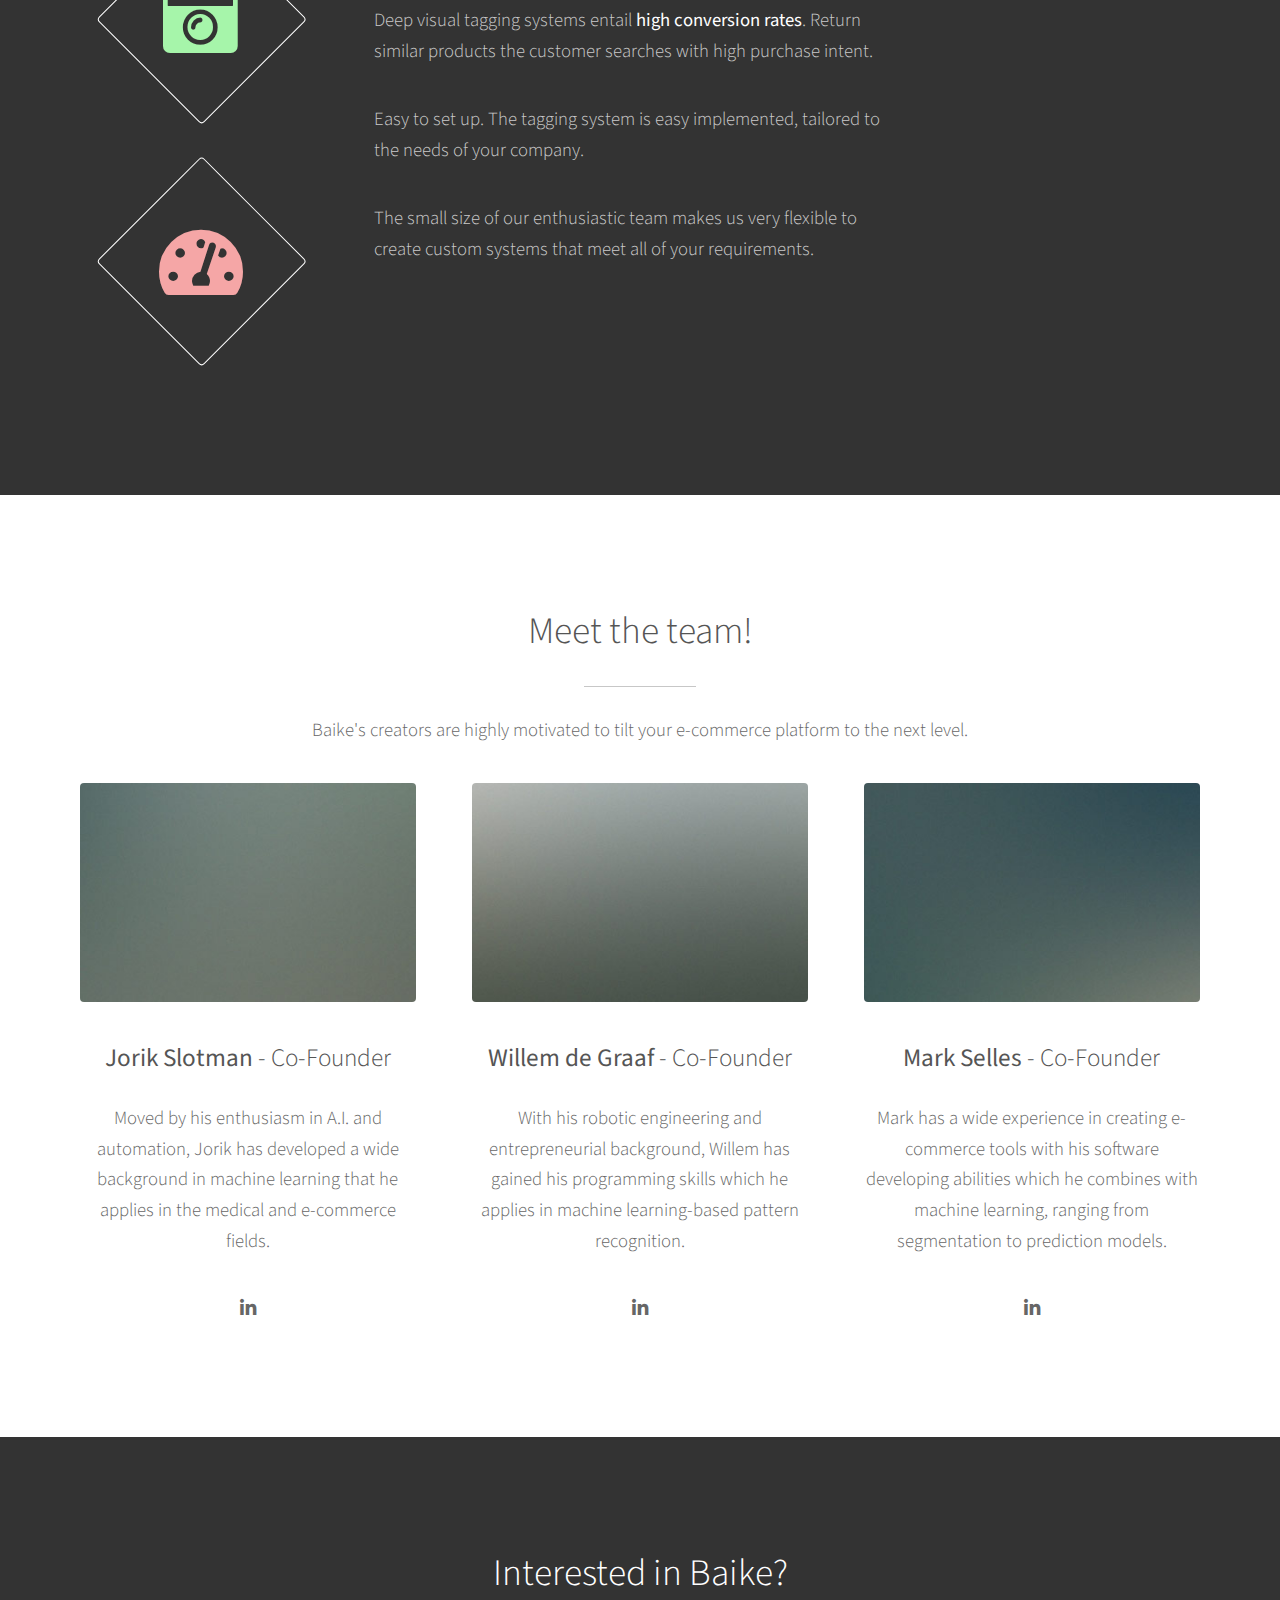
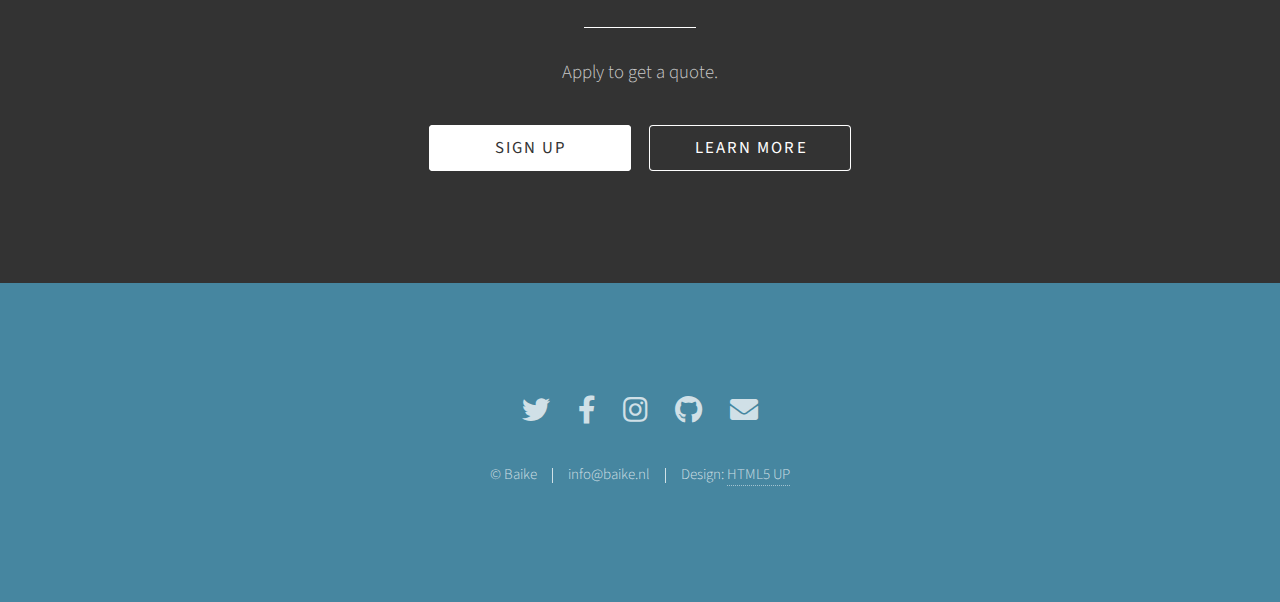
==== commit 26b20328: "Update site with new logo" ====
--- a/index.html
+++ b/index.html
@@ -23,7 +23,7 @@
 					<p>Automatic tagging of bike images with A.I.<br />
 					for e-commerce applications.</p>
 					<ul class="actions special">
-						<li><a href="#one" class="button scrolly">Discover</a></li>
+						<li><a href="#one" class="button scrolly">Learn more</a></li>
 					</ul>
 				</div>
 			</section>
@@ -43,7 +43,8 @@
 							</p>
 						</div>
 						<div class="col-6 col-12-medium imp-medium">
-							<span class="image fit"><img src="images/bike_tagging_trans.png" alt="" /></span>
+							<span class="image fit"><img id = 'tagged_bike' src="images/bike_tagging_wtags.png"
+														 alt="" /></span>
 						</div>
 					</div>
 				</div>
@@ -78,7 +79,6 @@
 							<p>The small size of our enthusiastic team makes us very flexible to create custom systems
 								that meet
 								all of your requirements. </p>
-
 
 						</div>
 					</div>
@@ -474,12 +474,14 @@
 					<li><a href="#" class="icon solid alt fa-envelope"><span class="label">Email</span></a></li>
 				</ul>
 				<ul class="copyright">
-					<li>&copy; Baike</li><li>Design: <a href="http://html5up.net">HTML5 UP</a></li>
+					<li>&copy; Baike</li><li>info@baike.nl</li></li><li>Design:
+					<a href="http://html5up.net">HTML5 UP</a></li>
 				</ul>
 			</section>
 
 		<!-- Scripts -->
 			<script src="assets/js/jquery.min.js"></script>
+			<script src="assets/js/jquery.flip.min.js"></script>
 			<script src="assets/js/jquery.scrolly.min.js"></script>
 			<script src="assets/js/browser.min.js"></script>
 			<script src="assets/js/breakpoints.min.js"></script>
--- a/assets/css/main.css
+++ b/assets/css/main.css
@@ -0,0 +1,3526 @@
+@import url("fontawesome-all.min.css");
+@import url("https://fonts.googleapis.com/css?family=Source+Sans+Pro:300,300italic,400,400italic");
+
+/*
+	Photon by HTML5 UP
+	html5up.net | @ajlkn
+	Free for personal and commercial use under the CCA 3.0 license (html5up.net/license)
+*/
+
+
+/* custom items */
+
+.baike_bicycle {
+    background: url('images/logo_head.svg');
+	background-repeat: no-repeat;
+    height: 100px;
+    width: 100px;
+	display: inline-block;
+
+}
+
+
+html, body, div, span, applet, object,
+iframe, h1, h2, h3, h4, h5, h6, p, blockquote,
+pre, a, abbr, acronym, address, big, cite,
+code, del, dfn, em, img, ins, kbd, q, s, samp,
+small, strike, strong, sub, sup, tt, var, b,
+u, i, center, dl, dt, dd, ol, ul, li, fieldset,
+form, label, legend, table, caption, tbody,
+tfoot, thead, tr, th, td, article, aside,
+canvas, details, embed, figure, figcaption,
+footer, header, hgroup, menu, nav, output, ruby,
+section, summary, time, mark, audio, video {
+	margin: 0;
+	padding: 0;
+	border: 0;
+	font-size: 100%;
+	font: inherit;
+	vertical-align: baseline;}
+
+article, aside, details, figcaption, figure,
+footer, header, hgroup, menu, nav, section {
+	display: block;}
+
+body {
+	line-height: 1;
+}
+
+ol, ul {
+	list-style: none;
+}
+
+blockquote, q {
+	quotes: none;
+}
+
+	blockquote:before, blockquote:after, q:before, q:after {
+		content: '';
+		content: none;
+	}
+
+table {
+	border-collapse: collapse;
+	border-spacing: 0;
+}
+
+body {
+	-webkit-text-size-adjust: none;
+}
+
+mark {
+	background-color: transparent;
+	color: inherit;
+}
+
+input::-moz-focus-inner {
+	border: 0;
+	padding: 0;
+}
+
+input, select, textarea {
+	-moz-appearance: none;
+	-webkit-appearance: none;
+	-ms-appearance: none;
+	appearance: none;
+}
+
+/* Basic */
+
+	html {
+		box-sizing: border-box;
+	}
+
+	*, *:before, *:after {
+		box-sizing: inherit;
+	}
+
+	body {
+		background: #fff;
+	}
+
+		body.is-preload *, body.is-preload *:before, body.is-preload *:after {
+			-moz-animation: none !important;
+			-webkit-animation: none !important;
+			-ms-animation: none !important;
+			animation: none !important;
+			-moz-transition: none !important;
+			-webkit-transition: none !important;
+			-ms-transition: none !important;
+			transition: none !important;
+		}
+
+	body, input, select, textarea {
+		color: #666;
+		font-family: "Source Sans Pro", Helvetica, sans-serif;
+		font-size: 16pt;
+		font-weight: 300;
+		line-height: 1.65em;
+	}
+
+	a {
+		-moz-transition: color 0.2s ease-in-out, border-color 0.2s ease-in-out;
+		-webkit-transition: color 0.2s ease-in-out, border-color 0.2s ease-in-out;
+		-ms-transition: color 0.2s ease-in-out, border-color 0.2s ease-in-out;
+		transition: color 0.2s ease-in-out, border-color 0.2s ease-in-out;
+		border-bottom: dotted 1px #666;
+		color: inherit;
+		text-decoration: none;
+	}
+
+		a:hover {
+			border-bottom-color: transparent !important;
+			color: #6bd4c8;
+		}
+
+	strong, b {
+		color: #555;
+		font-weight: 400;
+	}
+
+	em, i {
+		font-style: italic;
+	}
+
+	p {
+		margin: 0 0 2em 0;
+	}
+
+	h1, h2, h3, h4, h5, h6 {
+		color: #555;
+		line-height: 1em;
+		margin: 0 0 1em 0;
+	}
+
+		h1 a, h2 a, h3 a, h4 a, h5 a, h6 a {
+			color: inherit;
+			text-decoration: none;
+		}
+
+	h1 {
+		font-size: 2.25em;
+		line-height: 1.35em;
+	}
+
+	h2 {
+		font-size: 2em;
+		line-height: 1.35em;
+	}
+
+	h3 {
+		font-size: 1.35em;
+		line-height: 1.5em;
+	}
+
+	h4 {
+		font-size: 1.25em;
+		line-height: 1.5em;
+	}
+
+	h5 {
+		font-size: 0.9em;
+		line-height: 1.5em;
+	}
+
+	h6 {
+		font-size: 0.7em;
+		line-height: 1.5em;
+	}
+
+	sub {
+		font-size: 0.8em;
+		position: relative;
+		top: 0.5em;
+	}
+
+	sup {
+		font-size: 0.8em;
+		position: relative;
+		top: -0.5em;
+	}
+
+	hr {
+		border: 0;
+		border-bottom: solid 1px rgba(144, 144, 144, 0.5);
+		margin: 2em 0;
+	}
+
+		hr.major {
+			margin: 3em 0;
+		}
+
+	blockquote {
+		border-left: solid 4px rgba(144, 144, 144, 0.5);
+		font-style: italic;
+		margin: 0 0 2em 0;
+		padding: 0.5em 0 0.5em 2em;
+	}
+
+	code {
+		background: rgba(144, 144, 144, 0.075);
+		border-radius: 4px;
+		border: solid 1px rgba(144, 144, 144, 0.5);
+		font-family: "Courier New", monospace;
+		font-size: 0.9em;
+		margin: 0 0.25em;
+		padding: 0.25em 0.65em;
+	}
+
+	pre {
+		-webkit-overflow-scrolling: touch;
+		font-family: "Courier New", monospace;
+		font-size: 0.9em;
+		margin: 0 0 2em 0;
+	}
+
+		pre code {
+			display: block;
+			line-height: 1.75em;
+			padding: 1em 1.5em;
+			overflow-x: auto;
+		}
+
+	.align-left {
+		text-align: left;
+	}
+
+	.align-center {
+		text-align: center;
+	}
+
+	.align-right {
+		text-align: right;
+	}
+
+/* Container */
+
+	.container {
+		margin: 0 auto;
+		max-width: calc(100% - 4em);
+		width: 60em;
+	}
+
+		.container.xsmall {
+			width: 15em;
+		}
+
+		.container.small {
+			width: 30em;
+		}
+
+		.container.medium {
+			width: 45em;
+		}
+
+		.container.large {
+			width: 75em;
+		}
+
+		.container.xlarge {
+			width: 90em;
+		}
+
+		.container.max {
+			width: 100%;
+		}
+
+		@media screen and (max-width: 980px) {
+
+			.container {
+				max-width: 100% !important;
+				width: 100% !important;
+			}
+
+		}
+
+		@media screen and (max-width: 480px) {
+
+			.container {
+				max-width: calc(100% - 3em);
+			}
+
+		}
+
+/* Row */
+
+	.row {
+		display: flex;
+		flex-wrap: wrap;
+		box-sizing: border-box;
+		align-items: stretch;
+	}
+
+		.row > * {
+			box-sizing: border-box;
+		}
+
+		.row.gtr-uniform > * > :last-child {
+			margin-bottom: 0;
+		}
+
+		.row.aln-left {
+			justify-content: flex-start;
+		}
+
+		.row.aln-center {
+			justify-content: center;
+		}
+
+		.row.aln-right {
+			justify-content: flex-end;
+		}
+
+		.row.aln-top {
+			align-items: flex-start;
+		}
+
+		.row.aln-middle {
+			align-items: center;
+		}
+
+		.row.aln-bottom {
+			align-items: flex-end;
+		}
+
+		.row > .imp {
+			order: -1;
+		}
+
+		.row > .col-1 {
+			width: 8.33333%;
+		}
+
+		.row > .off-1 {
+			margin-left: 8.33333%;
+		}
+
+		.row > .col-2 {
+			width: 16.66667%;
+		}
+
+		.row > .off-2 {
+			margin-left: 16.66667%;
+		}
+
+		.row > .col-3 {
+			width: 25%;
+		}
+
+		.row > .off-3 {
+			margin-left: 25%;
+		}
+
+		.row > .col-4 {
+			width: 33.33333%;
+		}
+
+		.row > .off-4 {
+			margin-left: 33.33333%;
+		}
+
+		.row > .col-5 {
+			width: 41.66667%;
+		}
+
+		.row > .off-5 {
+			margin-left: 41.66667%;
+		}
+
+		.row > .col-6 {
+			width: 50%;
+		}
+
+		.row > .off-6 {
+			margin-left: 50%;
+		}
+
+		.row > .col-7 {
+			width: 58.33333%;
+		}
+
+		.row > .off-7 {
+			margin-left: 58.33333%;
+		}
+
+		.row > .col-8 {
+			width: 66.66667%;
+		}
+
+		.row > .off-8 {
+			margin-left: 66.66667%;
+		}
+
+		.row > .col-9 {
+			width: 75%;
+		}
+
+		.row > .off-9 {
+			margin-left: 75%;
+		}
+
+		.row > .col-10 {
+			width: 83.33333%;
+		}
+
+		.row > .off-10 {
+			margin-left: 83.33333%;
+		}
+
+		.row > .col-11 {
+			width: 91.66667%;
+		}
+
+		.row > .off-11 {
+			margin-left: 91.66667%;
+		}
+
+		.row > .col-12 {
+			width: 100%;
+		}
+
+		.row > .off-12 {
+			margin-left: 100%;
+		}
+
+		.row.gtr-0 {
+			margin-top: 0;
+			margin-left: 0em;
+		}
+
+			.row.gtr-0 > * {
+				padding: 0 0 0 0em;
+			}
+
+			.row.gtr-0.gtr-uniform {
+				margin-top: 0em;
+			}
+
+				.row.gtr-0.gtr-uniform > * {
+					padding-top: 0em;
+				}
+
+		.row.gtr-25 {
+			margin-top: 0;
+			margin-left: -0.5em;
+		}
+
+			.row.gtr-25 > * {
+				padding: 0 0 0 0.5em;
+			}
+
+			.row.gtr-25.gtr-uniform {
+				margin-top: -0.5em;
+			}
+
+				.row.gtr-25.gtr-uniform > * {
+					padding-top: 0.5em;
+				}
+
+		.row.gtr-50 {
+			margin-top: 0;
+			margin-left: -1em;
+		}
+
+			.row.gtr-50 > * {
+				padding: 0 0 0 1em;
+			}
+
+			.row.gtr-50.gtr-uniform {
+				margin-top: -1em;
+			}
+
+				.row.gtr-50.gtr-uniform > * {
+					padding-top: 1em;
+				}
+
+		.row {
+			margin-top: 0;
+			margin-left: -2em;
+		}
+
+			.row > * {
+				padding: 0 0 0 2em;
+			}
+
+			.row.gtr-uniform {
+				margin-top: -2em;
+			}
+
+				.row.gtr-uniform > * {
+					padding-top: 2em;
+				}
+
+		.row.gtr-150 {
+			margin-top: 0;
+			margin-left: -3em;
+		}
+
+			.row.gtr-150 > * {
+				padding: 0 0 0 3em;
+			}
+
+			.row.gtr-150.gtr-uniform {
+				margin-top: -3em;
+			}
+
+				.row.gtr-150.gtr-uniform > * {
+					padding-top: 3em;
+				}
+
+		.row.gtr-200 {
+			margin-top: 0;
+			margin-left: -4em;
+		}
+
+			.row.gtr-200 > * {
+				padding: 0 0 0 4em;
+			}
+
+			.row.gtr-200.gtr-uniform {
+				margin-top: -4em;
+			}
+
+				.row.gtr-200.gtr-uniform > * {
+					padding-top: 4em;
+				}
+
+		@media screen and (max-width: 1680px) {
+
+			.row {
+				display: flex;
+				flex-wrap: wrap;
+				box-sizing: border-box;
+				align-items: stretch;
+			}
+
+				.row > * {
+					box-sizing: border-box;
+				}
+
+				.row.gtr-uniform > * > :last-child {
+					margin-bottom: 0;
+				}
+
+				.row.aln-left {
+					justify-content: flex-start;
+				}
+
+				.row.aln-center {
+					justify-content: center;
+				}
+
+				.row.aln-right {
+					justify-content: flex-end;
+				}
+
+				.row.aln-top {
+					align-items: flex-start;
+				}
+
+				.row.aln-middle {
+					align-items: center;
+				}
+
+				.row.aln-bottom {
+					align-items: flex-end;
+				}
+
+				.row > .imp-xlarge {
+					order: -1;
+				}
+
+				.row > .col-1-xlarge {
+					width: 8.33333%;
+				}
+
+				.row > .off-1-xlarge {
+					margin-left: 8.33333%;
+				}
+
+				.row > .col-2-xlarge {
+					width: 16.66667%;
+				}
+
+				.row > .off-2-xlarge {
+					margin-left: 16.66667%;
+				}
+
+				.row > .col-3-xlarge {
+					width: 25%;
+				}
+
+				.row > .off-3-xlarge {
+					margin-left: 25%;
+				}
+
+				.row > .col-4-xlarge {
+					width: 33.33333%;
+				}
+
+				.row > .off-4-xlarge {
+					margin-left: 33.33333%;
+				}
+
+				.row > .col-5-xlarge {
+					width: 41.66667%;
+				}
+
+				.row > .off-5-xlarge {
+					margin-left: 41.66667%;
+				}
+
+				.row > .col-6-xlarge {
+					width: 50%;
+				}
+
+				.row > .off-6-xlarge {
+					margin-left: 50%;
+				}
+
+				.row > .col-7-xlarge {
+					width: 58.33333%;
+				}
+
+				.row > .off-7-xlarge {
+					margin-left: 58.33333%;
+				}
+
+				.row > .col-8-xlarge {
+					width: 66.66667%;
+				}
+
+				.row > .off-8-xlarge {
+					margin-left: 66.66667%;
+				}
+
+				.row > .col-9-xlarge {
+					width: 75%;
+				}
+
+				.row > .off-9-xlarge {
+					margin-left: 75%;
+				}
+
+				.row > .col-10-xlarge {
+					width: 83.33333%;
+				}
+
+				.row > .off-10-xlarge {
+					margin-left: 83.33333%;
+				}
+
+				.row > .col-11-xlarge {
+					width: 91.66667%;
+				}
+
+				.row > .off-11-xlarge {
+					margin-left: 91.66667%;
+				}
+
+				.row > .col-12-xlarge {
+					width: 100%;
+				}
+
+				.row > .off-12-xlarge {
+					margin-left: 100%;
+				}
+
+				.row.gtr-0 {
+					margin-top: 0;
+					margin-left: 0em;
+				}
+
+					.row.gtr-0 > * {
+						padding: 0 0 0 0em;
+					}
+
+					.row.gtr-0.gtr-uniform {
+						margin-top: 0em;
+					}
+
+						.row.gtr-0.gtr-uniform > * {
+							padding-top: 0em;
+						}
+
+				.row.gtr-25 {
+					margin-top: 0;
+					margin-left: -0.5em;
+				}
+
+					.row.gtr-25 > * {
+						padding: 0 0 0 0.5em;
+					}
+
+					.row.gtr-25.gtr-uniform {
+						margin-top: -0.5em;
+					}
+
+						.row.gtr-25.gtr-uniform > * {
+							padding-top: 0.5em;
+						}
+
+				.row.gtr-50 {
+					margin-top: 0;
+					margin-left: -1em;
+				}
+
+					.row.gtr-50 > * {
+						padding: 0 0 0 1em;
+					}
+
+					.row.gtr-50.gtr-uniform {
+						margin-top: -1em;
+					}
+
+						.row.gtr-50.gtr-uniform > * {
+							padding-top: 1em;
+						}
+
+				.row {
+					margin-top: 0;
+					margin-left: -2em;
+				}
+
+					.row > * {
+						padding: 0 0 0 2em;
+					}
+
+					.row.gtr-uniform {
+						margin-top: -2em;
+					}
+
+						.row.gtr-uniform > * {
+							padding-top: 2em;
+						}
+
+				.row.gtr-150 {
+					margin-top: 0;
+					margin-left: -3em;
+				}
+
+					.row.gtr-150 > * {
+						padding: 0 0 0 3em;
+					}
+
+					.row.gtr-150.gtr-uniform {
+						margin-top: -3em;
+					}
+
+						.row.gtr-150.gtr-uniform > * {
+							padding-top: 3em;
+						}
+
+				.row.gtr-200 {
+					margin-top: 0;
+					margin-left: -4em;
+				}
+
+					.row.gtr-200 > * {
+						padding: 0 0 0 4em;
+					}
+
+					.row.gtr-200.gtr-uniform {
+						margin-top: -4em;
+					}
+
+						.row.gtr-200.gtr-uniform > * {
+							padding-top: 4em;
+						}
+
+		}
+
+		@media screen and (max-width: 1140px) {
+
+			.row {
+				display: flex;
+				flex-wrap: wrap;
+				box-sizing: border-box;
+				align-items: stretch;
+			}
+
+				.row > * {
+					box-sizing: border-box;
+				}
+
+				.row.gtr-uniform > * > :last-child {
+					margin-bottom: 0;
+				}
+
+				.row.aln-left {
+					justify-content: flex-start;
+				}
+
+				.row.aln-center {
+					justify-content: center;
+				}
+
+				.row.aln-right {
+					justify-content: flex-end;
+				}
+
+				.row.aln-top {
+					align-items: flex-start;
+				}
+
+				.row.aln-middle {
+					align-items: center;
+				}
+
+				.row.aln-bottom {
+					align-items: flex-end;
+				}
+
+				.row > .imp-large {
+					order: -1;
+				}
+
+				.row > .col-1-large {
+					width: 8.33333%;
+				}
+
+				.row > .off-1-large {
+					margin-left: 8.33333%;
+				}
+
+				.row > .col-2-large {
+					width: 16.66667%;
+				}
+
+				.row > .off-2-large {
+					margin-left: 16.66667%;
+				}
+
+				.row > .col-3-large {
+					width: 25%;
+				}
+
+				.row > .off-3-large {
+					margin-left: 25%;
+				}
+
+				.row > .col-4-large {
+					width: 33.33333%;
+				}
+
+				.row > .off-4-large {
+					margin-left: 33.33333%;
+				}
+
+				.row > .col-5-large {
+					width: 41.66667%;
+				}
+
+				.row > .off-5-large {
+					margin-left: 41.66667%;
+				}
+
+				.row > .col-6-large {
+					width: 50%;
+				}
+
+				.row > .off-6-large {
+					margin-left: 50%;
+				}
+
+				.row > .col-7-large {
+					width: 58.33333%;
+				}
+
+				.row > .off-7-large {
+					margin-left: 58.33333%;
+				}
+
+				.row > .col-8-large {
+					width: 66.66667%;
+				}
+
+				.row > .off-8-large {
+					margin-left: 66.66667%;
+				}
+
+				.row > .col-9-large {
+					width: 75%;
+				}
+
+				.row > .off-9-large {
+					margin-left: 75%;
+				}
+
+				.row > .col-10-large {
+					width: 83.33333%;
+				}
+
+				.row > .off-10-large {
+					margin-left: 83.33333%;
+				}
+
+				.row > .col-11-large {
+					width: 91.66667%;
+				}
+
+				.row > .off-11-large {
+					margin-left: 91.66667%;
+				}
+
+				.row > .col-12-large {
+					width: 100%;
+				}
+
+				.row > .off-12-large {
+					margin-left: 100%;
+				}
+
+				.row.gtr-0 {
+					margin-top: 0;
+					margin-left: 0em;
+				}
+
+					.row.gtr-0 > * {
+						padding: 0 0 0 0em;
+					}
+
+					.row.gtr-0.gtr-uniform {
+						margin-top: 0em;
+					}
+
+						.row.gtr-0.gtr-uniform > * {
+							padding-top: 0em;
+						}
+
+				.row.gtr-25 {
+					margin-top: 0;
+					margin-left: -0.5em;
+				}
+
+					.row.gtr-25 > * {
+						padding: 0 0 0 0.5em;
+					}
+
+					.row.gtr-25.gtr-uniform {
+						margin-top: -0.5em;
+					}
+
+						.row.gtr-25.gtr-uniform > * {
+							padding-top: 0.5em;
+						}
+
+				.row.gtr-50 {
+					margin-top: 0;
+					margin-left: -1em;
+				}
+
+					.row.gtr-50 > * {
+						padding: 0 0 0 1em;
+					}
+
+					.row.gtr-50.gtr-uniform {
+						margin-top: -1em;
+					}
+
+						.row.gtr-50.gtr-uniform > * {
+							padding-top: 1em;
+						}
+
+				.row {
+					margin-top: 0;
+					margin-left: -2em;
+				}
+
+					.row > * {
+						padding: 0 0 0 2em;
+					}
+
+					.row.gtr-uniform {
+						margin-top: -2em;
+					}
+
+						.row.gtr-uniform > * {
+							padding-top: 2em;
+						}
+
+				.row.gtr-150 {
+					margin-top: 0;
+					margin-left: -3em;
+				}
+
+					.row.gtr-150 > * {
+						padding: 0 0 0 3em;
+					}
+
+					.row.gtr-150.gtr-uniform {
+						margin-top: -3em;
+					}
+
+						.row.gtr-150.gtr-uniform > * {
+							padding-top: 3em;
+						}
+
+				.row.gtr-200 {
+					margin-top: 0;
+					margin-left: -4em;
+				}
+
+					.row.gtr-200 > * {
+						padding: 0 0 0 4em;
+					}
+
+					.row.gtr-200.gtr-uniform {
+						margin-top: -4em;
+					}
+
+						.row.gtr-200.gtr-uniform > * {
+							padding-top: 4em;
+						}
+
+		}
+
+		@media screen and (max-width: 980px) {
+
+			.row {
+				display: flex;
+				flex-wrap: wrap;
+				box-sizing: border-box;
+				align-items: stretch;
+			}
+
+				.row > * {
+					box-sizing: border-box;
+				}
+
+				.row.gtr-uniform > * > :last-child {
+					margin-bottom: 0;
+				}
+
+				.row.aln-left {
+					justify-content: flex-start;
+				}
+
+				.row.aln-center {
+					justify-content: center;
+				}
+
+				.row.aln-right {
+					justify-content: flex-end;
+				}
+
+				.row.aln-top {
+					align-items: flex-start;
+				}
+
+				.row.aln-middle {
+					align-items: center;
+				}
+
+				.row.aln-bottom {
+					align-items: flex-end;
+				}
+
+				.row > .imp-medium {
+					order: -1;
+				}
+
+				.row > .col-1-medium {
+					width: 8.33333%;
+				}
+
+				.row > .off-1-medium {
+					margin-left: 8.33333%;
+				}
+
+				.row > .col-2-medium {
+					width: 16.66667%;
+				}
+
+				.row > .off-2-medium {
+					margin-left: 16.66667%;
+				}
+
+				.row > .col-3-medium {
+					width: 25%;
+				}
+
+				.row > .off-3-medium {
+					margin-left: 25%;
+				}
+
+				.row > .col-4-medium {
+					width: 33.33333%;
+				}
+
+				.row > .off-4-medium {
+					margin-left: 33.33333%;
+				}
+
+				.row > .col-5-medium {
+					width: 41.66667%;
+				}
+
+				.row > .off-5-medium {
+					margin-left: 41.66667%;
+				}
+
+				.row > .col-6-medium {
+					width: 50%;
+				}
+
+				.row > .off-6-medium {
+					margin-left: 50%;
+				}
+
+				.row > .col-7-medium {
+					width: 58.33333%;
+				}
+
+				.row > .off-7-medium {
+					margin-left: 58.33333%;
+				}
+
+				.row > .col-8-medium {
+					width: 66.66667%;
+				}
+
+				.row > .off-8-medium {
+					margin-left: 66.66667%;
+				}
+
+				.row > .col-9-medium {
+					width: 75%;
+				}
+
+				.row > .off-9-medium {
+					margin-left: 75%;
+				}
+
+				.row > .col-10-medium {
+					width: 83.33333%;
+				}
+
+				.row > .off-10-medium {
+					margin-left: 83.33333%;
+				}
+
+				.row > .col-11-medium {
+					width: 91.66667%;
+				}
+
+				.row > .off-11-medium {
+					margin-left: 91.66667%;
+				}
+
+				.row > .col-12-medium {
+					width: 100%;
+				}
+
+				.row > .off-12-medium {
+					margin-left: 100%;
+				}
+
+				.row.gtr-0 {
+					margin-top: 0;
+					margin-left: 0em;
+				}
+
+					.row.gtr-0 > * {
+						padding: 0 0 0 0em;
+					}
+
+					.row.gtr-0.gtr-uniform {
+						margin-top: 0em;
+					}
+
+						.row.gtr-0.gtr-uniform > * {
+							padding-top: 0em;
+						}
+
+				.row.gtr-25 {
+					margin-top: 0;
+					margin-left: -0.5em;
+				}
+
+					.row.gtr-25 > * {
+						padding: 0 0 0 0.5em;
+					}
+
+					.row.gtr-25.gtr-uniform {
+						margin-top: -0.5em;
+					}
+
+						.row.gtr-25.gtr-uniform > * {
+							padding-top: 0.5em;
+						}
+
+				.row.gtr-50 {
+					margin-top: 0;
+					margin-left: -1em;
+				}
+
+					.row.gtr-50 > * {
+						padding: 0 0 0 1em;
+					}
+
+					.row.gtr-50.gtr-uniform {
+						margin-top: -1em;
+					}
+
+						.row.gtr-50.gtr-uniform > * {
+							padding-top: 1em;
+						}
+
+				.row {
+					margin-top: 0;
+					margin-left: -2em;
+				}
+
+					.row > * {
+						padding: 0 0 0 2em;
+					}
+
+					.row.gtr-uniform {
+						margin-top: -2em;
+					}
+
+						.row.gtr-uniform > * {
+							padding-top: 2em;
+						}
+
+				.row.gtr-150 {
+					margin-top: 0;
+					margin-left: -3em;
+				}
+
+					.row.gtr-150 > * {
+						padding: 0 0 0 3em;
+					}
+
+					.row.gtr-150.gtr-uniform {
+						margin-top: -3em;
+					}
+
+						.row.gtr-150.gtr-uniform > * {
+							padding-top: 3em;
+						}
+
+				.row.gtr-200 {
+					margin-top: 0;
+					margin-left: -4em;
+				}
+
+					.row.gtr-200 > * {
+						padding: 0 0 0 4em;
+					}
+
+					.row.gtr-200.gtr-uniform {
+						margin-top: -4em;
+					}
+
+						.row.gtr-200.gtr-uniform > * {
+							padding-top: 4em;
+						}
+
+		}
+
+		@media screen and (max-width: 736px) {
+
+			.row {
+				display: flex;
+				flex-wrap: wrap;
+				box-sizing: border-box;
+				align-items: stretch;
+			}
+
+				.row > * {
+					box-sizing: border-box;
+				}
+
+				.row.gtr-uniform > * > :last-child {
+					margin-bottom: 0;
+				}
+
+				.row.aln-left {
+					justify-content: flex-start;
+				}
+
+				.row.aln-center {
+					justify-content: center;
+				}
+
+				.row.aln-right {
+					justify-content: flex-end;
+				}
+
+				.row.aln-top {
+					align-items: flex-start;
+				}
+
+				.row.aln-middle {
+					align-items: center;
+				}
+
+				.row.aln-bottom {
+					align-items: flex-end;
+				}
+
+				.row > .imp-small {
+					order: -1;
+				}
+
+				.row > .col-1-small {
+					width: 8.33333%;
+				}
+
+				.row > .off-1-small {
+					margin-left: 8.33333%;
+				}
+
+				.row > .col-2-small {
+					width: 16.66667%;
+				}
+
+				.row > .off-2-small {
+					margin-left: 16.66667%;
+				}
+
+				.row > .col-3-small {
+					width: 25%;
+				}
+
+				.row > .off-3-small {
+					margin-left: 25%;
+				}
+
+				.row > .col-4-small {
+					width: 33.33333%;
+				}
+
+				.row > .off-4-small {
+					margin-left: 33.33333%;
+				}
+
+				.row > .col-5-small {
+					width: 41.66667%;
+				}
+
+				.row > .off-5-small {
+					margin-left: 41.66667%;
+				}
+
+				.row > .col-6-small {
+					width: 50%;
+				}
+
+				.row > .off-6-small {
+					margin-left: 50%;
+				}
+
+				.row > .col-7-small {
+					width: 58.33333%;
+				}
+
+				.row > .off-7-small {
+					margin-left: 58.33333%;
+				}
+
+				.row > .col-8-small {
+					width: 66.66667%;
+				}
+
+				.row > .off-8-small {
+					margin-left: 66.66667%;
+				}
+
+				.row > .col-9-small {
+					width: 75%;
+				}
+
+				.row > .off-9-small {
+					margin-left: 75%;
+				}
+
+				.row > .col-10-small {
+					width: 83.33333%;
+				}
+
+				.row > .off-10-small {
+					margin-left: 83.33333%;
+				}
+
+				.row > .col-11-small {
+					width: 91.66667%;
+				}
+
+				.row > .off-11-small {
+					margin-left: 91.66667%;
+				}
+
+				.row > .col-12-small {
+					width: 100%;
+				}
+
+				.row > .off-12-small {
+					margin-left: 100%;
+				}
+
+				.row.gtr-0 {
+					margin-top: 0;
+					margin-left: 0em;
+				}
+
+					.row.gtr-0 > * {
+						padding: 0 0 0 0em;
+					}
+
+					.row.gtr-0.gtr-uniform {
+						margin-top: 0em;
+					}
+
+						.row.gtr-0.gtr-uniform > * {
+							padding-top: 0em;
+						}
+
+				.row.gtr-25 {
+					margin-top: 0;
+					margin-left: -0.5em;
+				}
+
+					.row.gtr-25 > * {
+						padding: 0 0 0 0.5em;
+					}
+
+					.row.gtr-25.gtr-uniform {
+						margin-top: -0.5em;
+					}
+
+						.row.gtr-25.gtr-uniform > * {
+							padding-top: 0.5em;
+						}
+
+				.row.gtr-50 {
+					margin-top: 0;
+					margin-left: -1em;
+				}
+
+					.row.gtr-50 > * {
+						padding: 0 0 0 1em;
+					}
+
+					.row.gtr-50.gtr-uniform {
+						margin-top: -1em;
+					}
+
+						.row.gtr-50.gtr-uniform > * {
+							padding-top: 1em;
+						}
+
+				.row {
+					margin-top: 0;
+					margin-left: -2em;
+				}
+
+					.row > * {
+						padding: 0 0 0 2em;
+					}
+
+					.row.gtr-uniform {
+						margin-top: -2em;
+					}
+
+						.row.gtr-uniform > * {
+							padding-top: 2em;
+						}
+
+				.row.gtr-150 {
+					margin-top: 0;
+					margin-left: -3em;
+				}
+
+					.row.gtr-150 > * {
+						padding: 0 0 0 3em;
+					}
+
+					.row.gtr-150.gtr-uniform {
+						margin-top: -3em;
+					}
+
+						.row.gtr-150.gtr-uniform > * {
+							padding-top: 3em;
+						}
+
+				.row.gtr-200 {
+					margin-top: 0;
+					margin-left: -4em;
+				}
+
+					.row.gtr-200 > * {
+						padding: 0 0 0 4em;
+					}
+
+					.row.gtr-200.gtr-uniform {
+						margin-top: -4em;
+					}
+
+						.row.gtr-200.gtr-uniform > * {
+							padding-top: 4em;
+						}
+
+		}
+
+		@media screen and (max-width: 480px) {
+
+			.row {
+				display: flex;
+				flex-wrap: wrap;
+				box-sizing: border-box;
+				align-items: stretch;
+			}
+
+				.row > * {
+					box-sizing: border-box;
+				}
+
+				.row.gtr-uniform > * > :last-child {
+					margin-bottom: 0;
+				}
+
+				.row.aln-left {
+					justify-content: flex-start;
+				}
+
+				.row.aln-center {
+					justify-content: center;
+				}
+
+				.row.aln-right {
+					justify-content: flex-end;
+				}
+
+				.row.aln-top {
+					align-items: flex-start;
+				}
+
+				.row.aln-middle {
+					align-items: center;
+				}
+
+				.row.aln-bottom {
+					align-items: flex-end;
+				}
+
+				.row > .imp-xsmall {
+					order: -1;
+				}
+
+				.row > .col-1-xsmall {
+					width: 8.33333%;
+				}
+
+				.row > .off-1-xsmall {
+					margin-left: 8.33333%;
+				}
+
+				.row > .col-2-xsmall {
+					width: 16.66667%;
+				}
+
+				.row > .off-2-xsmall {
+					margin-left: 16.66667%;
+				}
+
+				.row > .col-3-xsmall {
+					width: 25%;
+				}
+
+				.row > .off-3-xsmall {
+					margin-left: 25%;
+				}
+
+				.row > .col-4-xsmall {
+					width: 33.33333%;
+				}
+
+				.row > .off-4-xsmall {
+					margin-left: 33.33333%;
+				}
+
+				.row > .col-5-xsmall {
+					width: 41.66667%;
+				}
+
+				.row > .off-5-xsmall {
+					margin-left: 41.66667%;
+				}
+
+				.row > .col-6-xsmall {
+					width: 50%;
+				}
+
+				.row > .off-6-xsmall {
+					margin-left: 50%;
+				}
+
+				.row > .col-7-xsmall {
+					width: 58.33333%;
+				}
+
+				.row > .off-7-xsmall {
+					margin-left: 58.33333%;
+				}
+
+				.row > .col-8-xsmall {
+					width: 66.66667%;
+				}
+
+				.row > .off-8-xsmall {
+					margin-left: 66.66667%;
+				}
+
+				.row > .col-9-xsmall {
+					width: 75%;
+				}
+
+				.row > .off-9-xsmall {
+					margin-left: 75%;
+				}
+
+				.row > .col-10-xsmall {
+					width: 83.33333%;
+				}
+
+				.row > .off-10-xsmall {
+					margin-left: 83.33333%;
+				}
+
+				.row > .col-11-xsmall {
+					width: 91.66667%;
+				}
+
+				.row > .off-11-xsmall {
+					margin-left: 91.66667%;
+				}
+
+				.row > .col-12-xsmall {
+					width: 100%;
+				}
+
+				.row > .off-12-xsmall {
+					margin-left: 100%;
+				}
+
+				.row.gtr-0 {
+					margin-top: 0;
+					margin-left: 0em;
+				}
+
+					.row.gtr-0 > * {
+						padding: 0 0 0 0em;
+					}
+
+					.row.gtr-0.gtr-uniform {
+						margin-top: 0em;
+					}
+
+						.row.gtr-0.gtr-uniform > * {
+							padding-top: 0em;
+						}
+
+				.row.gtr-25 {
+					margin-top: 0;
+					margin-left: -0.5em;
+				}
+
+					.row.gtr-25 > * {
+						padding: 0 0 0 0.5em;
+					}
+
+					.row.gtr-25.gtr-uniform {
+						margin-top: -0.5em;
+					}
+
+						.row.gtr-25.gtr-uniform > * {
+							padding-top: 0.5em;
+						}
+
+				.row.gtr-50 {
+					margin-top: 0;
+					margin-left: -1em;
+				}
+
+					.row.gtr-50 > * {
+						padding: 0 0 0 1em;
+					}
+
+					.row.gtr-50.gtr-uniform {
+						margin-top: -1em;
+					}
+
+						.row.gtr-50.gtr-uniform > * {
+							padding-top: 1em;
+						}
+
+				.row {
+					margin-top: 0;
+					margin-left: -2em;
+				}
+
+					.row > * {
+						padding: 0 0 0 2em;
+					}
+
+					.row.gtr-uniform {
+						margin-top: -2em;
+					}
+
+						.row.gtr-uniform > * {
+							padding-top: 2em;
+						}
+
+				.row.gtr-150 {
+					margin-top: 0;
+					margin-left: -3em;
+				}
+
+					.row.gtr-150 > * {
+						padding: 0 0 0 3em;
+					}
+
+					.row.gtr-150.gtr-uniform {
+						margin-top: -3em;
+					}
+
+						.row.gtr-150.gtr-uniform > * {
+							padding-top: 3em;
+						}
+
+				.row.gtr-200 {
+					margin-top: 0;
+					margin-left: -4em;
+				}
+
+					.row.gtr-200 > * {
+						padding: 0 0 0 4em;
+					}
+
+					.row.gtr-200.gtr-uniform {
+						margin-top: -4em;
+					}
+
+						.row.gtr-200.gtr-uniform > * {
+							padding-top: 4em;
+						}
+
+		}
+
+		@media screen and (max-width: 320px) {
+
+			.row {
+				display: flex;
+				flex-wrap: wrap;
+				box-sizing: border-box;
+				align-items: stretch;
+			}
+
+				.row > * {
+					box-sizing: border-box;
+				}
+
+				.row.gtr-uniform > * > :last-child {
+					margin-bottom: 0;
+				}
+
+				.row.aln-left {
+					justify-content: flex-start;
+				}
+
+				.row.aln-center {
+					justify-content: center;
+				}
+
+				.row.aln-right {
+					justify-content: flex-end;
+				}
+
+				.row.aln-top {
+					align-items: flex-start;
+				}
+
+				.row.aln-middle {
+					align-items: center;
+				}
+
+				.row.aln-bottom {
+					align-items: flex-end;
+				}
+
+				.row > .imp-xxsmall {
+					order: -1;
+				}
+
+				.row > .col-1-xxsmall {
+					width: 8.33333%;
+				}
+
+				.row > .off-1-xxsmall {
+					margin-left: 8.33333%;
+				}
+
+				.row > .col-2-xxsmall {
+					width: 16.66667%;
+				}
+
+				.row > .off-2-xxsmall {
+					margin-left: 16.66667%;
+				}
+
+				.row > .col-3-xxsmall {
+					width: 25%;
+				}
+
+				.row > .off-3-xxsmall {
+					margin-left: 25%;
+				}
+
+				.row > .col-4-xxsmall {
+					width: 33.33333%;
+				}
+
+				.row > .off-4-xxsmall {
+					margin-left: 33.33333%;
+				}
+
+				.row > .col-5-xxsmall {
+					width: 41.66667%;
+				}
+
+				.row > .off-5-xxsmall {
+					margin-left: 41.66667%;
+				}
+
+				.row > .col-6-xxsmall {
+					width: 50%;
+				}
+
+				.row > .off-6-xxsmall {
+					margin-left: 50%;
+				}
+
+				.row > .col-7-xxsmall {
+					width: 58.33333%;
+				}
+
+				.row > .off-7-xxsmall {
+					margin-left: 58.33333%;
+				}
+
+				.row > .col-8-xxsmall {
+					width: 66.66667%;
+				}
+
+				.row > .off-8-xxsmall {
+					margin-left: 66.66667%;
+				}
+
+				.row > .col-9-xxsmall {
+					width: 75%;
+				}
+
+				.row > .off-9-xxsmall {
+					margin-left: 75%;
+				}
+
+				.row > .col-10-xxsmall {
+					width: 83.33333%;
+				}
+
+				.row > .off-10-xxsmall {
+					margin-left: 83.33333%;
+				}
+
+				.row > .col-11-xxsmall {
+					width: 91.66667%;
+				}
+
+				.row > .off-11-xxsmall {
+					margin-left: 91.66667%;
+				}
+
+				.row > .col-12-xxsmall {
+					width: 100%;
+				}
+
+				.row > .off-12-xxsmall {
+					margin-left: 100%;
+				}
+
+				.row.gtr-0 {
+					margin-top: 0;
+					margin-left: 0em;
+				}
+
+					.row.gtr-0 > * {
+						padding: 0 0 0 0em;
+					}
+
+					.row.gtr-0.gtr-uniform {
+						margin-top: 0em;
+					}
+
+						.row.gtr-0.gtr-uniform > * {
+							padding-top: 0em;
+						}
+
+				.row.gtr-25 {
+					margin-top: 0;
+					margin-left: -0.5em;
+				}
+
+					.row.gtr-25 > * {
+						padding: 0 0 0 0.5em;
+					}
+
+					.row.gtr-25.gtr-uniform {
+						margin-top: -0.5em;
+					}
+
+						.row.gtr-25.gtr-uniform > * {
+							padding-top: 0.5em;
+						}
+
+				.row.gtr-50 {
+					margin-top: 0;
+					margin-left: -1em;
+				}
+
+					.row.gtr-50 > * {
+						padding: 0 0 0 1em;
+					}
+
+					.row.gtr-50.gtr-uniform {
+						margin-top: -1em;
+					}
+
+						.row.gtr-50.gtr-uniform > * {
+							padding-top: 1em;
+						}
+
+				.row {
+					margin-top: 0;
+					margin-left: -2em;
+				}
+
+					.row > * {
+						padding: 0 0 0 2em;
+					}
+
+					.row.gtr-uniform {
+						margin-top: -2em;
+					}
+
+						.row.gtr-uniform > * {
+							padding-top: 2em;
+						}
+
+				.row.gtr-150 {
+					margin-top: 0;
+					margin-left: -3em;
+				}
+
+					.row.gtr-150 > * {
+						padding: 0 0 0 3em;
+					}
+
+					.row.gtr-150.gtr-uniform {
+						margin-top: -3em;
+					}
+
+						.row.gtr-150.gtr-uniform > * {
+							padding-top: 3em;
+						}
+
+				.row.gtr-200 {
+					margin-top: 0;
+					margin-left: -4em;
+				}
+
+					.row.gtr-200 > * {
+						padding: 0 0 0 4em;
+					}
+
+					.row.gtr-200.gtr-uniform {
+						margin-top: -4em;
+					}
+
+						.row.gtr-200.gtr-uniform > * {
+							padding-top: 4em;
+						}
+
+		}
+
+/* Section/Article */
+
+	section.special, article.special {
+		text-align: center;
+	}
+
+	header p {
+		color: #999;
+		margin: 0 0 1.5em 0;
+		position: relative;
+	}
+
+	header h2 + p {
+		font-size: 1.25em;
+		line-height: 1.5em;
+		margin-top: -1em;
+	}
+
+	header h3 + p {
+		font-size: 1.1em;
+		line-height: 1.5em;
+		margin-top: -0.8em;
+	}
+
+	header h4 + p,
+	header h5 + p,
+	header h6 + p {
+		font-size: 0.9em;
+		line-height: 1.5em;
+		margin-top: -0.6em;
+	}
+
+	header.major {
+		margin: 0 0 1em 0;
+	}
+
+		header.major:after {
+			background: rgba(144, 144, 144, 0.5);
+			content: '';
+			display: inline-block;
+			height: 1px;
+			margin-top: 1.5em;
+			width: 6em;
+		}
+
+		header.major h2, header.major h3, header.major h4, header.major h5, header.major h6 {
+			margin: 0;
+		}
+
+		header.major p {
+			margin: 0.7em 0 0 0;
+		}
+
+	header.special {
+		text-align: center;
+	}
+
+/* Form */
+
+	form {
+		margin: 0 0 2em 0;
+	}
+
+	label {
+		color: #555;
+		display: block;
+		font-size: 0.9em;
+		font-weight: 400;
+		margin: 0 0 1em 0;
+	}
+
+	input[type="text"],
+	input[type="password"],
+	input[type="email"],
+	select,
+	textarea {
+		-moz-appearance: none;
+		-webkit-appearance: none;
+		-ms-appearance: none;
+		appearance: none;
+		background: rgba(144, 144, 144, 0.075);
+		border-radius: 4px;
+		border: none;
+		border: solid 1px rgba(144, 144, 144, 0.5);
+		color: inherit;
+		display: block;
+		outline: 0;
+		padding: 0 1em;
+		text-decoration: none;
+		width: 100%;
+	}
+
+		input[type="text"]:invalid,
+		input[type="password"]:invalid,
+		input[type="email"]:invalid,
+		select:invalid,
+		textarea:invalid {
+			box-shadow: none;
+		}
+
+		input[type="text"]:focus,
+		input[type="password"]:focus,
+		input[type="email"]:focus,
+		select:focus,
+		textarea:focus {
+			border-color: #6bd4c8;
+		}
+
+	select {
+		background-image: url("data:image/svg+xml;charset=utf8,%3Csvg xmlns='http://www.w3.org/2000/svg' width='40' height='40' preserveAspectRatio='none' viewBox='0 0 40 40'%3E%3Cpath d='M9.4,12.3l10.4,10.4l10.4-10.4c0.2-0.2,0.5-0.4,0.9-0.4c0.3,0,0.6,0.1,0.9,0.4l3.3,3.3c0.2,0.2,0.4,0.5,0.4,0.9 c0,0.4-0.1,0.6-0.4,0.9L20.7,31.9c-0.2,0.2-0.5,0.4-0.9,0.4c-0.3,0-0.6-0.1-0.9-0.4L4.3,17.3c-0.2-0.2-0.4-0.5-0.4-0.9 c0-0.4,0.1-0.6,0.4-0.9l3.3-3.3c0.2-0.2,0.5-0.4,0.9-0.4S9.1,12.1,9.4,12.3z' fill='rgba(144, 144, 144, 0.5)' /%3E%3C/svg%3E");
+		background-size: 1.25rem;
+		background-repeat: no-repeat;
+		background-position: calc(100% - 1rem) center;
+		height: 2.75em;
+		padding-right: 2.75em;
+		text-overflow: ellipsis;
+	}
+
+		select option {
+			color: #555;
+			background: #fff;
+		}
+
+		select:focus::-ms-value {
+			background-color: transparent;
+		}
+
+		select::-ms-expand {
+			display: none;
+		}
+
+	input[type="text"],
+	input[type="password"],
+	input[type="email"],
+	select {
+		height: 2.75em;
+	}
+
+	textarea {
+		padding: 0.75em 1em;
+	}
+
+	input[type="checkbox"],
+	input[type="radio"] {
+		-moz-appearance: none;
+		-webkit-appearance: none;
+		-ms-appearance: none;
+		appearance: none;
+		display: block;
+		float: left;
+		margin-right: -2em;
+		opacity: 0;
+		width: 1em;
+		z-index: -1;
+	}
+
+		input[type="checkbox"] + label,
+		input[type="radio"] + label {
+			text-decoration: none;
+			color: #666;
+			cursor: pointer;
+			display: inline-block;
+			font-size: 1em;
+			font-weight: 300;
+			padding-left: 2.4em;
+			padding-right: 0.75em;
+			position: relative;
+		}
+
+			input[type="checkbox"] + label:before,
+			input[type="radio"] + label:before {
+				-moz-osx-font-smoothing: grayscale;
+				-webkit-font-smoothing: antialiased;
+				display: inline-block;
+				font-style: normal;
+				font-variant: normal;
+				text-rendering: auto;
+				line-height: 1;
+				text-transform: none !important;
+				font-family: 'Font Awesome 5 Free';
+				font-weight: 900;
+			}
+
+			input[type="checkbox"] + label:before,
+			input[type="radio"] + label:before {
+				background: rgba(144, 144, 144, 0.075);
+				border-radius: 4px;
+				border: solid 1px rgba(144, 144, 144, 0.5);
+				content: '';
+				display: inline-block;
+				font-size: 0.8em;
+				height: 2.0625em;
+				left: 0;
+				line-height: 2.0625em;
+				position: absolute;
+				text-align: center;
+				top: 0;
+				width: 2.0625em;
+			}
+
+		input[type="checkbox"]:checked + label:before,
+		input[type="radio"]:checked + label:before {
+			background: #666666;
+			border-color: #666666;
+			color: #ffffff;
+			content: '\f00c';
+		}
+
+		input[type="checkbox"]:focus + label:before,
+		input[type="radio"]:focus + label:before {
+			border-color: #6bd4c8;
+		}
+
+	input[type="checkbox"] + label:before {
+		border-radius: 4px;
+	}
+
+	input[type="radio"] + label:before {
+		border-radius: 100%;
+	}
+
+	::-webkit-input-placeholder {
+		color: #999 !important;
+		opacity: 1.0;
+	}
+
+	:-moz-placeholder {
+		color: #999 !important;
+		opacity: 1.0;
+	}
+
+	::-moz-placeholder {
+		color: #999 !important;
+		opacity: 1.0;
+	}
+
+	:-ms-input-placeholder {
+		color: #999 !important;
+		opacity: 1.0;
+	}
+
+/* Box */
+
+	.box {
+		border-radius: 4px;
+		border: solid 1px rgba(144, 144, 144, 0.5);
+		margin-bottom: 2em;
+		padding: 1.5em;
+	}
+
+		.box > :last-child,
+		.box > :last-child > :last-child,
+		.box > :last-child > :last-child > :last-child {
+			margin-bottom: 0;
+		}
+
+		.box.alt {
+			border: 0;
+			border-radius: 0;
+			padding: 0;
+		}
+
+/* Icon */
+
+	.icon {
+		text-decoration: none;
+		border-bottom: none;
+		position: relative;
+	}
+
+		.icon:before {
+			-moz-osx-font-smoothing: grayscale;
+			-webkit-font-smoothing: antialiased;
+			display: inline-block;
+			font-style: normal;
+			font-variant: normal;
+			text-rendering: auto;
+			line-height: 1;
+			text-transform: none !important;
+			font-family: 'Font Awesome 5 Free';
+			font-weight: 400;
+		}
+
+		.icon > .label {
+			display: none;
+		}
+
+		.icon:before {
+			line-height: inherit;
+		}
+
+		.icon.solid:before {
+			font-weight: 900 !important;
+		}
+
+		.icon.brands:before {
+			font-family: 'Font Awesome 5 Brands';
+		}
+
+		.icon.style1:before {
+			color: #c3e895;
+		}
+
+		.icon.style2:before {
+			color: #8addaa;
+		}
+
+		.icon.style3:before {
+			color: #6bd4c8;
+		}
+
+		.icon.style4:before {
+			color: #57aed3;
+		}
+
+		.icon.style5:before {
+			color: #4a87d3;
+		}
+
+		.icon.style6:before {
+			color: #6b88e6;
+		}
+
+		.icon.major {
+			text-decoration: none;
+			color: #555;
+			cursor: default;
+			display: inline-block;
+			margin: 0 0 1.5em 0;
+		}
+
+			.icon.major:before {
+				-moz-osx-font-smoothing: grayscale;
+				-webkit-font-smoothing: antialiased;
+				display: inline-block;
+				font-style: normal;
+				font-variant: normal;
+				text-rendering: auto;
+				line-height: 1;
+				text-transform: none !important;
+				font-family: 'Font Awesome 5 Free';
+				font-weight: 400;
+			}
+
+			.icon.major:before {
+				font-size: 4em;
+				line-height: 1em;
+			}
+
+/* Image */
+
+	.image {
+		border-radius: 4px;
+		border: 0;
+		display: inline-block;
+		position: relative;
+	}
+
+		.image img {
+			border-radius: 4px;
+			display: block;
+		}
+
+		.image.left {
+			float: left;
+			padding: 0 1.5em 1em 0;
+			top: 0.25em;
+		}
+
+		.image.right {
+			float: right;
+			padding: 0 0 1em 1.5em;
+			top: 0.25em;
+		}
+
+		.image.left, .image.right {
+			max-width: 40%;
+		}
+
+			.image.left img, .image.right img {
+				width: 100%;
+			}
+
+		.image.fit {
+			display: block;
+			margin: 0 0 2em 0;
+			width: 100%;
+		}
+
+			.image.fit img {
+				width: 100%;
+			}
+
+/* List */
+
+	ol {
+		list-style: decimal;
+		margin: 0 0 2em 0;
+		padding-left: 1.25em;
+	}
+
+		ol li {
+			padding-left: 0.25em;
+		}
+
+	ul {
+		list-style: disc;
+		margin: 0 0 2em 0;
+		padding-left: 1em;
+	}
+
+		ul li {
+			padding-left: 0.5em;
+		}
+
+		ul.alt {
+			list-style: none;
+			padding-left: 0;
+		}
+
+			ul.alt li {
+				border-top: solid 1px rgba(144, 144, 144, 0.5);
+				padding: 0.5em 0;
+			}
+
+				ul.alt li:first-child {
+					border-top: 0;
+					padding-top: 0;
+				}
+
+	dl {
+		margin: 0 0 2em 0;
+	}
+
+/* Actions */
+
+
+	ul.actions {
+		display: -moz-flex;
+		display: -webkit-flex;
+		display: -ms-flex;
+		display: flex;
+		cursor: default;
+		list-style: none;
+		margin-left: -1em;
+		padding-left: 0;
+	}
+
+		ul.actions li {
+			padding: 0 0 0 1em;
+			vertical-align: middle;
+		}
+
+		ul.actions.special {
+			-moz-justify-content: center;
+			-webkit-justify-content: center;
+			-ms-justify-content: center;
+			justify-content: center;
+			width: 100%;
+			margin-left: 0;
+		}
+
+			ul.actions.special li:first-child {
+				padding-left: 0;
+			}
+
+		ul.actions.stacked {
+			-moz-flex-direction: column;
+			-webkit-flex-direction: column;
+			-ms-flex-direction: column;
+			flex-direction: column;
+			margin-left: 0;
+		}
+
+			ul.actions.stacked li {
+				padding: 1.3em 0 0 0;
+			}
+
+				ul.actions.stacked li:first-child {
+					padding-top: 0;
+				}
+
+		ul.actions.fit {
+			width: calc(100% + 1em);
+		}
+
+			ul.actions.fit li {
+				-moz-flex-grow: 1;
+				-webkit-flex-grow: 1;
+				-ms-flex-grow: 1;
+				flex-grow: 1;
+				-moz-flex-shrink: 1;
+				-webkit-flex-shrink: 1;
+				-ms-flex-shrink: 1;
+				flex-shrink: 1;
+				width: 100%;
+			}
+
+				ul.actions.fit li > * {
+					width: 100%;
+				}
+
+			ul.actions.fit.stacked {
+				width: 100%;
+			}
+
+		@media screen and (max-width: 480px) {
+
+			ul.actions:not(.fixed) {
+				-moz-flex-direction: column;
+				-webkit-flex-direction: column;
+				-ms-flex-direction: column;
+				flex-direction: column;
+				margin-left: 0;
+				width: 100% !important;
+			}
+
+				ul.actions:not(.fixed) li {
+					-moz-flex-grow: 1;
+					-webkit-flex-grow: 1;
+					-ms-flex-grow: 1;
+					flex-grow: 1;
+					-moz-flex-shrink: 1;
+					-webkit-flex-shrink: 1;
+					-ms-flex-shrink: 1;
+					flex-shrink: 1;
+					padding: 1em 0 0 0;
+					text-align: center;
+					width: 100%;
+				}
+
+					ul.actions:not(.fixed) li > * {
+						width: 100%;
+					}
+
+					ul.actions:not(.fixed) li:first-child {
+						padding-top: 0;
+					}
+
+					ul.actions:not(.fixed) li input[type="submit"],
+					ul.actions:not(.fixed) li input[type="reset"],
+					ul.actions:not(.fixed) li input[type="button"],
+					ul.actions:not(.fixed) li button,
+					ul.actions:not(.fixed) li .button {
+						width: 100%;
+					}
+
+						ul.actions:not(.fixed) li input[type="submit"].icon:before,
+						ul.actions:not(.fixed) li input[type="reset"].icon:before,
+						ul.actions:not(.fixed) li input[type="button"].icon:before,
+						ul.actions:not(.fixed) li button.icon:before,
+						ul.actions:not(.fixed) li .button.icon:before {
+							margin-left: -0.5em;
+						}
+
+		}
+
+/* Icons */
+
+	ul.icons {
+		cursor: default;
+		list-style: none;
+		padding-left: 0;
+	}
+
+		ul.icons li {
+			display: inline-block;
+			padding: 0 1.25em 0 0;
+		}
+
+			ul.icons li:last-child {
+				padding-right: 0;
+			}
+
+			ul.icons li .icon:before {
+				font-size: 1.5em;
+			}
+
+/* Major Icons */
+
+	ul.major-icons {
+		list-style: none;
+		padding-left: 0;
+	}
+
+		ul.major-icons li {
+			display: inline-block;
+			padding: 2.5em;
+			text-align: center;
+		}
+
+			ul.major-icons li .icon {
+				-moz-transform: rotate(45deg);
+				-webkit-transform: rotate(45deg);
+				-ms-transform: rotate(45deg);
+				transform: rotate(45deg);
+				border-radius: 4px;
+				border: solid 1px rgba(144, 144, 144, 0.5);
+				display: inline-block;
+				height: 8em;
+				line-height: 8em;
+				margin: 0;
+				text-align: center;
+				width: 8em;
+			}
+
+				ul.major-icons li .icon:before {
+					-moz-transform: rotate(-45deg);
+					-webkit-transform: rotate(-45deg);
+					-ms-transform: rotate(-45deg);
+					transform: rotate(-45deg);
+					display: inline-block;
+					line-height: inherit;
+				}
+
+/* Table */
+
+	.table-wrapper {
+		-webkit-overflow-scrolling: touch;
+		overflow-x: auto;
+	}
+
+	table {
+		margin: 0 0 2em 0;
+		width: 100%;
+	}
+
+		table tbody tr {
+			border-left: 0;
+			border-right: 0;
+		}
+
+			table tbody tr:nth-child(2n + 1) {
+				background-color: rgba(144, 144, 144, 0.075);
+			}
+
+		table td {
+			padding: 0.75em 0.75em;
+		}
+
+		table th {
+			color: #555;
+			font-size: 0.9em;
+			font-weight: 400;
+			padding: 0 0.75em 0.75em 0.75em;
+			text-align: left;
+		}
+
+		table thead {
+			border-bottom: solid 1px rgba(144, 144, 144, 0.5);
+		}
+
+		table tfoot {
+			border-top: solid 1px rgba(144, 144, 144, 0.5);
+		}
+
+		table.alt {
+			border-collapse: separate;
+		}
+
+			table.alt tbody tr td {
+				border: solid 1px rgba(144, 144, 144, 0.5);
+				border-left-width: 0;
+				border-top-width: 0;
+			}
+
+				table.alt tbody tr td:first-child {
+					border-left-width: 1px;
+				}
+
+			table.alt tbody tr:first-child td {
+				border-top-width: 1px;
+			}
+
+			table.alt thead {
+				border-bottom: 0;
+			}
+
+			table.alt tfoot {
+				border-top: 0;
+			}
+
+/* Button */
+
+	input[type="submit"],
+	input[type="reset"],
+	input[type="button"],
+	button,
+	.button {
+		-moz-appearance: none;
+		-webkit-appearance: none;
+		-ms-appearance: none;
+		appearance: none;
+		-moz-transition: background-color 0.2s ease-in-out, color 0.2s ease-in-out;
+		-webkit-transition: background-color 0.2s ease-in-out, color 0.2s ease-in-out;
+		-ms-transition: background-color 0.2s ease-in-out, color 0.2s ease-in-out;
+		transition: background-color 0.2s ease-in-out, color 0.2s ease-in-out;
+		background-color: transparent;
+		border-radius: 4px;
+		border: 0;
+		box-shadow: inset 0 0 0 1px rgba(144, 144, 144, 0.5);
+		color: #555 !important;
+		cursor: pointer;
+		display: inline-block;
+		font-size: 0.9em;
+		font-weight: 400;
+		height: 2.75em;
+		letter-spacing: 0.125em;
+		line-height: 2.75em;
+		padding: 0 2em;
+		text-align: center;
+		text-decoration: none;
+		text-indent: 0.125em;
+		text-transform: uppercase;
+		white-space: nowrap;
+	}
+
+		input[type="submit"]:hover,
+		input[type="reset"]:hover,
+		input[type="button"]:hover,
+		button:hover,
+		.button:hover {
+			background-color: rgba(144, 144, 144, 0.075);
+		}
+
+		input[type="submit"]:active,
+		input[type="reset"]:active,
+		input[type="button"]:active,
+		button:active,
+		.button:active {
+			background-color: rgba(144, 144, 144, 0.2);
+		}
+
+		input[type="submit"].icon:before,
+		input[type="reset"].icon:before,
+		input[type="button"].icon:before,
+		button.icon:before,
+		.button.icon:before {
+			margin-right: 0.5em;
+		}
+
+		input[type="submit"].fit,
+		input[type="reset"].fit,
+		input[type="button"].fit,
+		button.fit,
+		.button.fit {
+			width: 100%;
+		}
+
+		input[type="submit"].small,
+		input[type="reset"].small,
+		input[type="button"].small,
+		button.small,
+		.button.small {
+			font-size: 0.7em;
+		}
+
+		input[type="submit"].large,
+		input[type="reset"].large,
+		input[type="button"].large,
+		button.large,
+		.button.large {
+			font-size: 1.25em;
+		}
+
+		input[type="submit"].wide,
+		input[type="reset"].wide,
+		input[type="button"].wide,
+		button.wide,
+		.button.wide {
+			min-width: 12em;
+		}
+
+		input[type="submit"].primary,
+		input[type="reset"].primary,
+		input[type="button"].primary,
+		button.primary,
+		.button.primary {
+			background-color: #555;
+			box-shadow: none !important;
+			color: #fff !important;
+		}
+
+			input[type="submit"].primary:hover,
+			input[type="reset"].primary:hover,
+			input[type="button"].primary:hover,
+			button.primary:hover,
+			.button.primary:hover {
+				background-color: #626262;
+			}
+
+			input[type="submit"].primary:active,
+			input[type="reset"].primary:active,
+			input[type="button"].primary:active,
+			button.primary:active,
+			.button.primary:active {
+				background-color: #484848;
+			}
+
+		input[type="submit"].disabled, input[type="submit"]:disabled,
+		input[type="reset"].disabled,
+		input[type="reset"]:disabled,
+		input[type="button"].disabled,
+		input[type="button"]:disabled,
+		button.disabled,
+		button:disabled,
+		.button.disabled,
+		.button:disabled {
+			cursor: default;
+			opacity: 0.25;
+		}
+
+/* Main */
+
+	.main {
+		padding: 6em 0 4em 0 ;
+	}
+
+		.main.style1 {
+			background: #fff;
+		}
+
+		.main.style2 {
+			background-color: #333;
+			color: rgba(255, 255, 255, 0.75);
+			background-attachment: fixed,							fixed;
+			background-image: url("images/overlay1.png"), url("../../images/header.jpg");
+			background-size: auto,							cover;
+		}
+
+			.main.style2 a {
+				border-bottom-color: rgba(255, 255, 255, 0.5);
+			}
+
+				.main.style2 a:hover {
+					color: #ffffff;
+				}
+
+			.main.style2 h1, .main.style2 h2, .main.style2 h3, .main.style2 h4, .main.style2 h5, .main.style2 h6, .main.style2 strong, .main.style2 b {
+				color: #ffffff;
+			}
+
+			.main.style2 header p {
+				color: #ffffff;
+			}
+
+			.main.style2 header.major:after {
+				background: #ffffff;
+			}
+
+			.main.style2 input[type="submit"],
+			.main.style2 input[type="reset"],
+			.main.style2 input[type="button"],
+			.main.style2 button,
+			.main.style2 .button {
+				box-shadow: inset 0 0 0 1px #ffffff;
+				color: #ffffff !important;
+			}
+
+				.main.style2 input[type="submit"]:hover,
+				.main.style2 input[type="reset"]:hover,
+				.main.style2 input[type="button"]:hover,
+				.main.style2 button:hover,
+				.main.style2 .button:hover {
+					background-color: rgba(255, 255, 255, 0.125);
+				}
+
+				.main.style2 input[type="submit"]:active,
+				.main.style2 input[type="reset"]:active,
+				.main.style2 input[type="button"]:active,
+				.main.style2 button:active,
+				.main.style2 .button:active {
+					background-color: rgba(255, 255, 255, 0.25);
+				}
+
+				.main.style2 input[type="submit"].primary,
+				.main.style2 input[type="reset"].primary,
+				.main.style2 input[type="button"].primary,
+				.main.style2 button.primary,
+				.main.style2 .button.primary {
+					background-color: #ffffff;
+					box-shadow: inset 0 0 0 1px #ffffff !important;
+					color: #333 !important;
+				}
+
+					.main.style2 input[type="submit"].primary:hover,
+					.main.style2 input[type="reset"].primary:hover,
+					.main.style2 input[type="button"].primary:hover,
+					.main.style2 button.primary:hover,
+					.main.style2 .button.primary:hover {
+						background-color: rgba(255, 255, 255, 0.125) !important;
+						color: #ffffff !important;
+					}
+
+					.main.style2 input[type="submit"].primary:active,
+					.main.style2 input[type="reset"].primary:active,
+					.main.style2 input[type="button"].primary:active,
+					.main.style2 button.primary:active,
+					.main.style2 .button.primary:active {
+						background-color: rgba(255, 255, 255, 0.25) !important;
+					}
+
+			.main.style2 ul.major-icons li .icon {
+				border-color: #ffffff;
+			}
+
+			.main.style2 .icon.major {
+				color: #ffffff;
+			}
+
+/* Header */
+
+	#header {
+		padding: 9em 0 9em 0 ;
+		background-color: #4686a0;
+		color: rgba(255, 255, 255, 0.75);
+		background-attachment: fixed,							fixed,							fixed;
+		background-image: url("images/overlay2.png"), url("images/overlay3.svg"), linear-gradient(45deg, #9dc66b 5%, #4fa49a 30%, #4361c2);
+		background-position: top left,						center center,					center center;
+		background-size: auto,							cover,							cover;
+		overflow: hidden;
+		position: relative;
+		text-align: center;
+	}
+
+		#header a {
+			border-bottom-color: rgba(255, 255, 255, 0.5);
+		}
+
+			#header a:hover {
+				color: #ffffff;
+			}
+
+		#header h1, #header h2, #header h3, #header h4, #header h5, #header h6, #header strong, #header b {
+			color: #ffffff;
+		}
+
+		#header header p {
+			color: #ffffff;
+		}
+
+		#header header.major:after {
+			background: #ffffff;
+		}
+
+		#header input[type="submit"],
+		#header input[type="reset"],
+		#header input[type="button"],
+		#header button,
+		#header .button {
+			box-shadow: inset 0 0 0 1px #ffffff;
+			color: #ffffff !important;
+		}
+
+			#header input[type="submit"]:hover,
+			#header input[type="reset"]:hover,
+			#header input[type="button"]:hover,
+			#header button:hover,
+			#header .button:hover {
+				background-color: rgba(255, 255, 255, 0.125);
+			}
+
+			#header input[type="submit"]:active,
+			#header input[type="reset"]:active,
+			#header input[type="button"]:active,
+			#header button:active,
+			#header .button:active {
+				background-color: rgba(255, 255, 255, 0.25);
+			}
+
+			#header input[type="submit"].primary,
+			#header input[type="reset"].primary,
+			#header input[type="button"].primary,
+			#header button.primary,
+			#header .button.primary {
+				background-color: #ffffff;
+				box-shadow: inset 0 0 0 1px #ffffff !important;
+				color: #4686a0 !important;
+			}
+
+				#header input[type="submit"].primary:hover,
+				#header input[type="reset"].primary:hover,
+				#header input[type="button"].primary:hover,
+				#header button.primary:hover,
+				#header .button.primary:hover {
+					background-color: rgba(255, 255, 255, 0.125) !important;
+					color: #ffffff !important;
+				}
+
+				#header input[type="submit"].primary:active,
+				#header input[type="reset"].primary:active,
+				#header input[type="button"].primary:active,
+				#header button.primary:active,
+				#header .button.primary:active {
+					background-color: rgba(255, 255, 255, 0.25) !important;
+				}
+
+		#header ul.major-icons li .icon {
+			border-color: #ffffff;
+		}
+
+		#header .icon.major {
+			color: #ffffff;
+		}
+
+		#header h1 {
+			margin: 0;
+		}
+
+		#header p {
+			margin: 1em 0 0 0;
+		}
+
+		#header .actions {
+			-moz-justify-content: center;
+			-webkit-justify-content: center;
+			-ms-justify-content: center;
+			justify-content: center;
+			margin-top: 2.5em;
+			margin-left: 0;
+			position: relative;
+		}
+
+			#header .actions li:first-child {
+				padding-left: 0;
+			}
+
+			#header .actions:after {
+				background: #ffffff;
+				content: '';
+				height: 100vh;
+				left: 50%;
+				position: absolute;
+				top: 100%;
+				width: 1px;
+			}
+
+		#header .inner {
+			-moz-transition: -moz-transform 1.5s ease, opacity 2s ease;
+			-webkit-transition: -webkit-transform 1.5s ease, opacity 2s ease;
+			-ms-transition: -ms-transform 1.5s ease, opacity 2s ease;
+			transition: transform 1.5s ease, opacity 2s ease;
+			-moz-transition-delay: 0.25s;
+			-webkit-transition-delay: 0.25s;
+			-ms-transition-delay: 0.25s;
+			transition-delay: 0.25s;
+			-moz-transform: scale(1);
+			-webkit-transform: scale(1);
+			-ms-transform: scale(1);
+			transform: scale(1);
+			opacity: 1;
+			position: relative;
+			z-index: 1;
+		}
+
+			#header .inner .actions {
+				-moz-transition: -moz-transform 1.25s ease;
+				-webkit-transition: -webkit-transform 1.25s ease;
+				-ms-transition: -ms-transform 1.25s ease;
+				transition: transform 1.25s ease;
+				-moz-transition-delay: 1s;
+				-webkit-transition-delay: 1s;
+				-ms-transition-delay: 1s;
+				transition-delay: 1s;
+				-moz-transform: translateY(0);
+				-webkit-transform: translateY(0);
+				-ms-transform: translateY(0);
+				transform: translateY(0);
+				opacity: 1;
+			}
+
+		#header:after {
+			-moz-transition: opacity 1s ease;
+			-webkit-transition: opacity 1s ease;
+			-ms-transition: opacity 1s ease;
+			transition: opacity 1s ease;
+			background-image: linear-gradient(45deg, #4fa49a, #4361c2);
+			content: '';
+			height: 100%;
+			left: 0;
+			opacity: 0;
+			position: absolute;
+			top: 0;
+			width: 100%;
+		}
+
+	body.is-preload #header .inner {
+		-moz-transform: scale(1.05);
+		-webkit-transform: scale(1.05);
+		-ms-transform: scale(1.05);
+		transform: scale(1.05);
+		opacity: 0;
+	}
+
+		body.is-preload #header .inner .actions {
+			-moz-transform: translateY(30em);
+			-webkit-transform: translateY(30em);
+			-ms-transform: translateY(30em);
+			transform: translateY(30em);
+			opacity: 0;
+		}
+
+	body.is-preload #header:after {
+		opacity: 1;
+	}
+
+/* Footer */
+
+	#footer {
+		padding: 6em 0 6em 0 ;
+		background-color: #4686a0;
+		color: rgba(255, 255, 255, 0.75);
+		background-attachment: fixed,							fixed,							fixed;
+		background-image: url("images/overlay2.png"), url("images/overlay4.svg"), linear-gradient(45deg, #4361c2, #4fa49a 50%, #9dc66b 95%);
+		background-position: top left,						center center,					center center;
+		background-size: auto,							cover,							cover;
+		text-align: center;
+	}
+
+		#footer a {
+			border-bottom-color: rgba(255, 255, 255, 0.5);
+		}
+
+			#footer a:hover {
+				color: #ffffff;
+			}
+
+		#footer h1, #footer h2, #footer h3, #footer h4, #footer h5, #footer h6, #footer strong, #footer b {
+			color: #ffffff;
+		}
+
+		#footer header p {
+			color: #ffffff;
+		}
+
+		#footer header.major:after {
+			background: #ffffff;
+		}
+
+		#footer input[type="submit"],
+		#footer input[type="reset"],
+		#footer input[type="button"],
+		#footer button,
+		#footer .button {
+			box-shadow: inset 0 0 0 1px #ffffff;
+			color: #ffffff !important;
+		}
+
+			#footer input[type="submit"]:hover,
+			#footer input[type="reset"]:hover,
+			#footer input[type="button"]:hover,
+			#footer button:hover,
+			#footer .button:hover {
+				background-color: rgba(255, 255, 255, 0.125);
+			}
+
+			#footer input[type="submit"]:active,
+			#footer input[type="reset"]:active,
+			#footer input[type="button"]:active,
+			#footer button:active,
+			#footer .button:active {
+				background-color: rgba(255, 255, 255, 0.25);
+			}
+
+			#footer input[type="submit"].primary,
+			#footer input[type="reset"].primary,
+			#footer input[type="button"].primary,
+			#footer button.primary,
+			#footer .button.primary {
+				background-color: #ffffff;
+				box-shadow: inset 0 0 0 1px #ffffff !important;
+				color: #4686a0 !important;
+			}
+
+				#footer input[type="submit"].primary:hover,
+				#footer input[type="reset"].primary:hover,
+				#footer input[type="button"].primary:hover,
+				#footer button.primary:hover,
+				#footer .button.primary:hover {
+					background-color: rgba(255, 255, 255, 0.125) !important;
+					color: #ffffff !important;
+				}
+
+				#footer input[type="submit"].primary:active,
+				#footer input[type="reset"].primary:active,
+				#footer input[type="button"].primary:active,
+				#footer button.primary:active,
+				#footer .button.primary:active {
+					background-color: rgba(255, 255, 255, 0.25) !important;
+				}
+
+		#footer ul.major-icons li .icon {
+			border-color: #ffffff;
+		}
+
+		#footer .icon.major {
+			color: #ffffff;
+		}
+
+		#footer .icons {
+			margin: 0;
+		}
+
+		#footer .copyright {
+			font-size: 0.8em;
+			list-style: none;
+			margin: 2em 0 0 0;
+			padding: 0;
+		}
+
+			#footer .copyright li {
+				border-left: solid 1px;
+				display: inline-block;
+				line-height: 1em;
+				margin-left: 1em;
+				padding: 0 0 0 1em;
+			}
+
+				#footer .copyright li:first-child {
+					border-left: 0;
+					margin-left: 0;
+					padding: 0;
+				}
+
+/* XLarge */
+
+	@media screen and (max-width: 1680px) {
+
+		/* Basic */
+
+			body, input, select, textarea {
+				font-size: 14pt;
+			}
+
+		/* Header */
+
+			#header {
+				padding: 6em 0 6em 0 ;
+			}
+
+	}
+
+/* Large */
+
+	@media screen and (max-width: 1140px) {
+
+		/* Basic */
+
+			body, input, select, textarea {
+				font-size: 13pt;
+			}
+
+			h1 br, h2 br, h3 br, h4 br, h5 br, h6 br {
+				display: none;
+			}
+
+		/* List */
+
+			ul.major-icons li {
+				padding: 2em;
+			}
+
+				ul.major-icons li .icon {
+					height: 8em;
+					line-height: 8em;
+					width: 8em;
+				}
+
+		/* Main */
+
+			.main {
+				padding: 4em 0 2em 0 ;
+			}
+
+				.main.style2 {
+					background-attachment: scroll;
+				}
+
+		/* Header */
+
+			#header {
+				padding: 5em 0 5em 0 ;
+				background-attachment: scroll;
+			}
+
+				#header br {
+					display: inline;
+				}
+
+		/* Footer */
+
+			#footer {
+				padding: 4em 0 4em 0 ;
+				background-attachment: scroll;
+			}
+
+	}
+
+/* Medium */
+
+	@media screen and (max-width: 980px) {
+
+		/* List */
+
+			ul.major-icons li {
+				padding: 2em;
+			}
+
+				ul.major-icons li .icon {
+					height: 7em;
+					line-height: 7em;
+					width: 7em;
+				}
+
+		/* Main */
+
+			.main {
+				padding: 5em 3em 3em 3em ;
+			}
+
+		/* Header */
+
+			#header {
+				padding: 8em 3em 8em 3em ;
+			}
+
+		/* Footer */
+
+			#footer {
+				padding: 5em 3em 5em 3em ;
+			}
+
+		/* One */
+
+			#one {
+				text-align: center;
+			}
+
+		/* Two */
+
+			#two {
+				text-align: center;
+			}
+
+	}
+
+/* Small */
+
+	@media screen and (max-width: 736px) {
+
+		/* Basic */
+
+			body, input, select, textarea {
+				font-size: 12pt;
+			}
+
+			h1 {
+				font-size: 1.75em;
+			}
+
+			h2 {
+				font-size: 1.5em;
+			}
+
+			h3 {
+				font-size: 1.1em;
+			}
+
+			h4 {
+				font-size: 1em;
+			}
+
+		/* List */
+
+			ul.major-icons li {
+				padding: 1.5em;
+			}
+
+				ul.major-icons li .icon {
+					height: 5em;
+					line-height: 5em;
+					width: 5em;
+				}
+
+					ul.major-icons li .icon:before {
+						font-size: 42px;
+					}
+
+		/* Icon */
+
+			.icon.major {
+				margin: 0 0 1em 0;
+			}
+
+		/* Button */
+
+			input[type="submit"],
+			input[type="reset"],
+			input[type="button"],
+			button,
+			.button {
+				height: 3em;
+				line-height: 3em;
+			}
+
+		/* Main */
+
+			.main {
+				padding: 3em 1.5em 1em 1.5em ;
+			}
+
+		/* Header */
+
+			#header {
+				padding: 4em 3em 4em 3em ;
+			}
+
+				#header .actions {
+					margin: 2em 0 0 0;
+				}
+
+		/* Footer */
+
+			#footer {
+				padding: 3em 1.5em 3em 1.5em ;
+			}
+
+	}
+
+/* XSmall */
+
+	@media screen and (max-width: 480px) {
+
+		/* Button */
+
+			input[type="submit"],
+			input[type="reset"],
+			input[type="button"],
+			.button {
+				padding: 0;
+			}
+
+		/* Main */
+
+			.main {
+				padding: 2em 1.5em 0.1em 1.5em ;
+			}
+
+		/* Header */
+
+			#header {
+				padding: 4em 2em 4em 2em ;
+			}
+
+				#header br {
+					display: none;
+				}
+
+		/* Footer */
+
+			#footer {
+				padding: 2em 1.5em 2em 1.5em ;
+			}
+
+				#footer .copyright {
+					margin: 1.5em 0 0 0;
+				}
+
+					#footer .copyright li {
+						border: 0;
+						display: block;
+						margin: 1em 0 0 0;
+						padding: 0;
+					}
+
+						#footer .copyright li:first-child {
+							margin-top: 0;
+						}
+
+	}
+
+/* XXSmall */
+
+	@media screen and (max-width: 320px) {
+
+		/* Basic */
+
+			html, body {
+				min-width: 320px;
+			}
+
+		/* Main */
+
+			.main {
+				padding: 2em 1em 0.1em 1em ;
+			}
+
+		/* Header */
+
+			#header {
+				padding: 3em 1em 3em 1em ;
+			}
+
+		/* Footer */
+
+			#footer {
+				padding: 2em 1em 2em 1em ;
+			}
+
+	}--- a/assets/css/noscript.css
+++ b/assets/css/noscript.css
@@ -0,0 +1,27 @@
+/*
+	Photon by HTML5 UP
+	html5up.net | @ajlkn
+	Free for personal and commercial use under the CCA 3.0 license (html5up.net/license)
+*/
+
+/* Header */
+
+	body.is-preload #header .inner {
+		-moz-transform: none;
+		-webkit-transform: none;
+		-ms-transform: none;
+		transform: none;
+		opacity: 1;
+	}
+
+		body.is-preload #header .inner .actions {
+			-moz-transform: none;
+			-webkit-transform: none;
+			-ms-transform: none;
+			transform: none;
+			opacity: 1;
+		}
+
+	body.is-preload #header:after {
+		opacity: 0;
+	}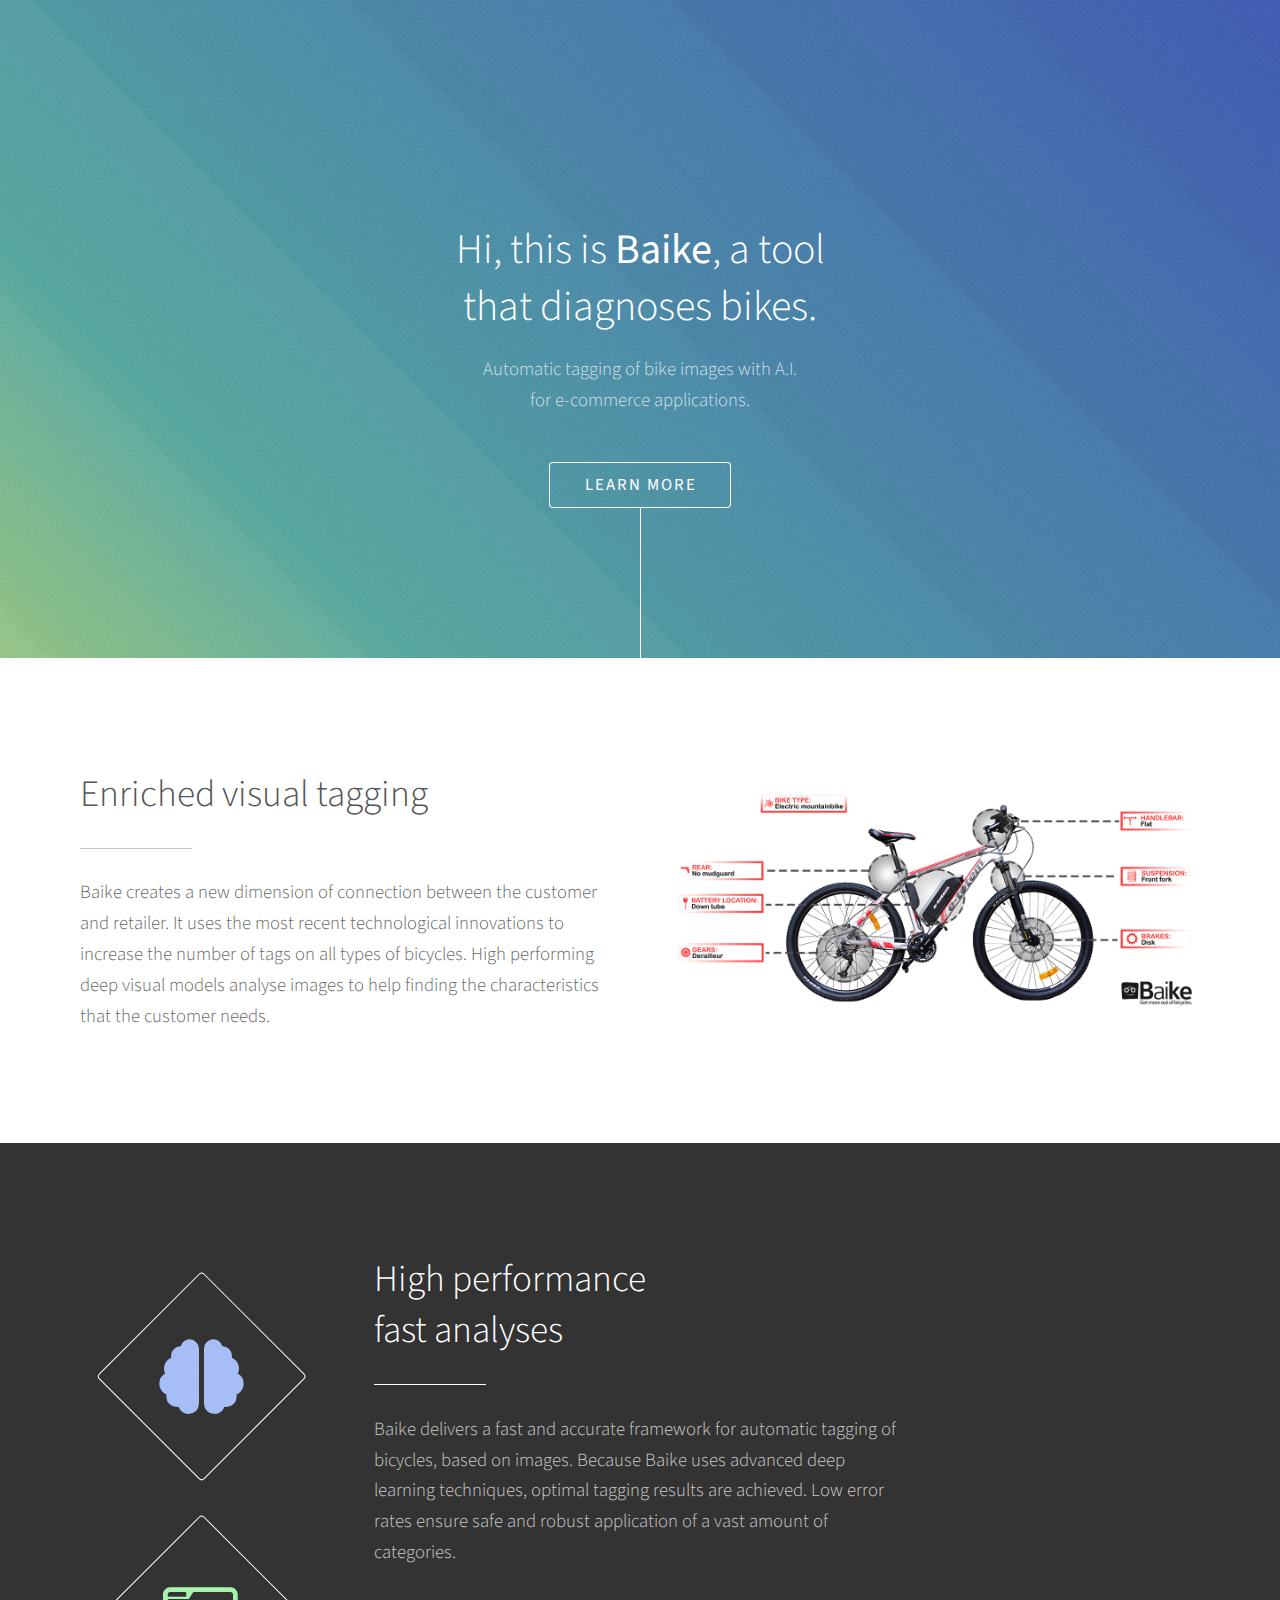
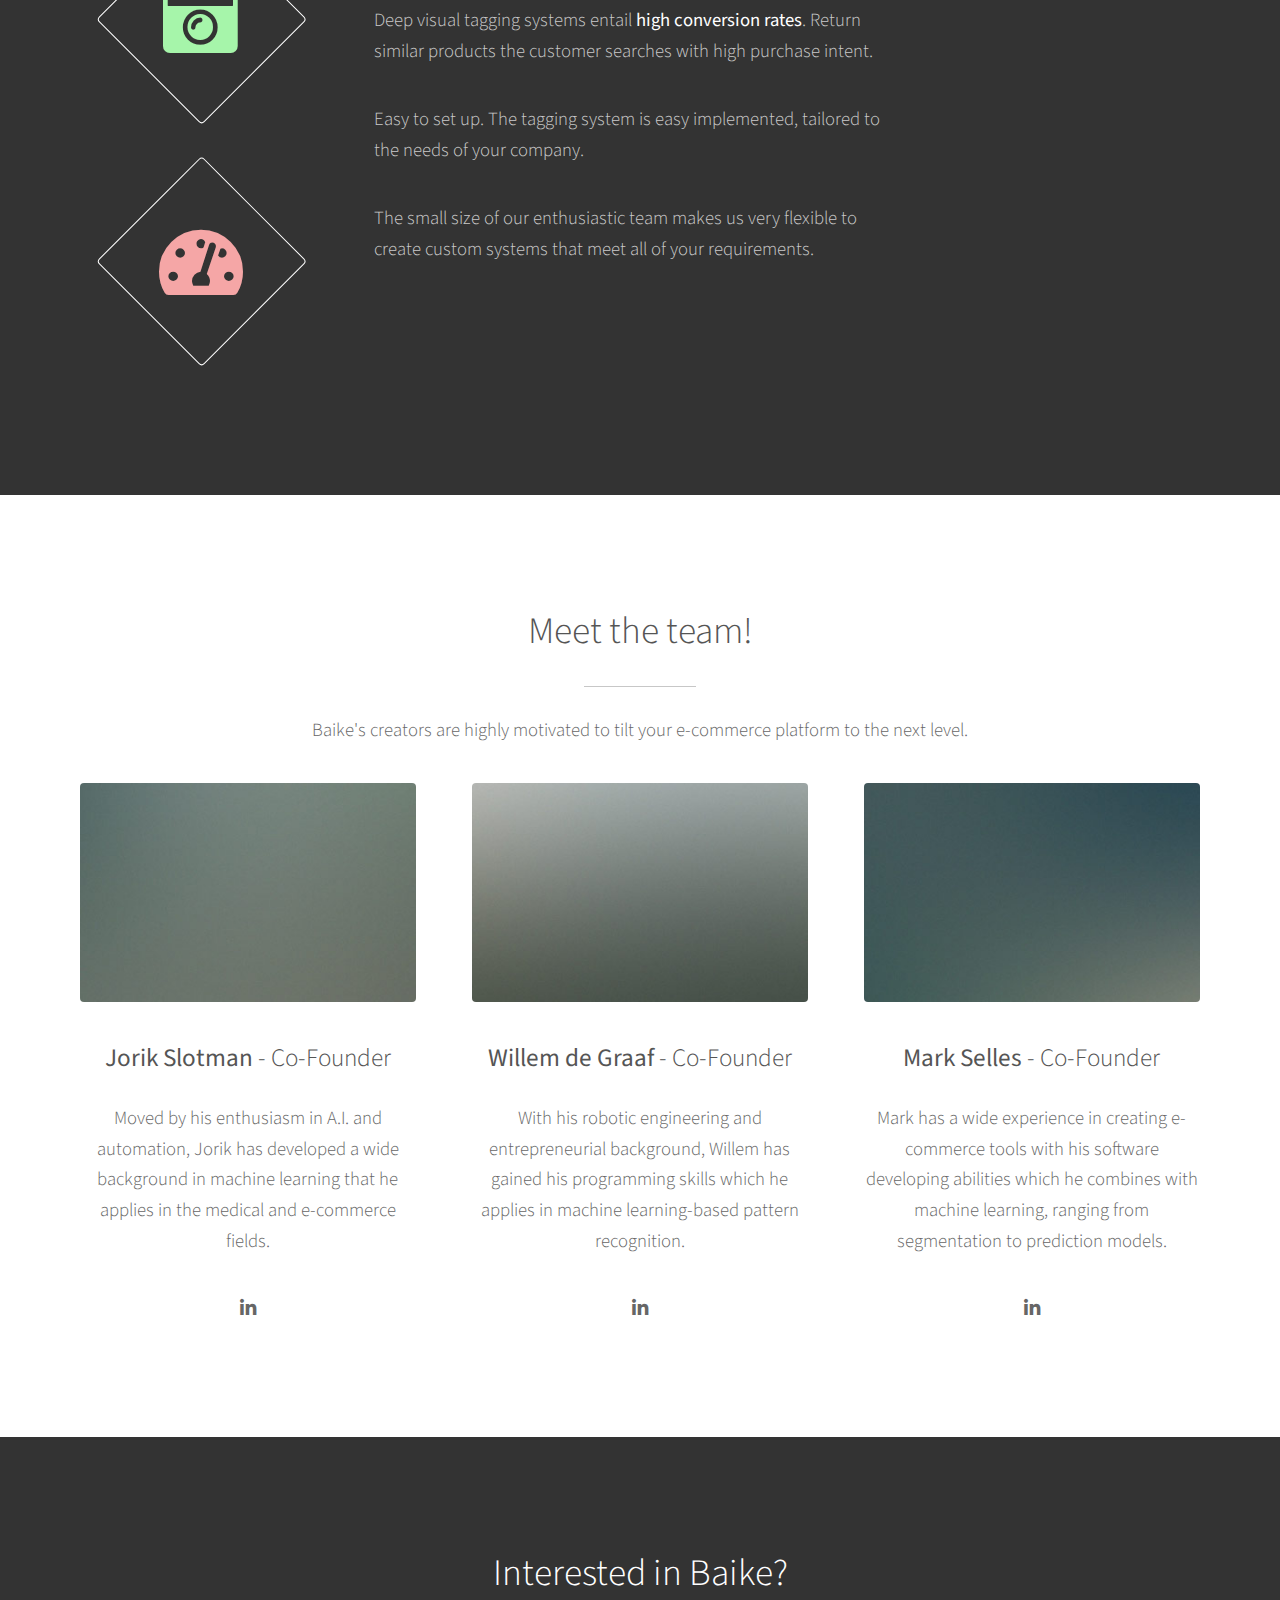
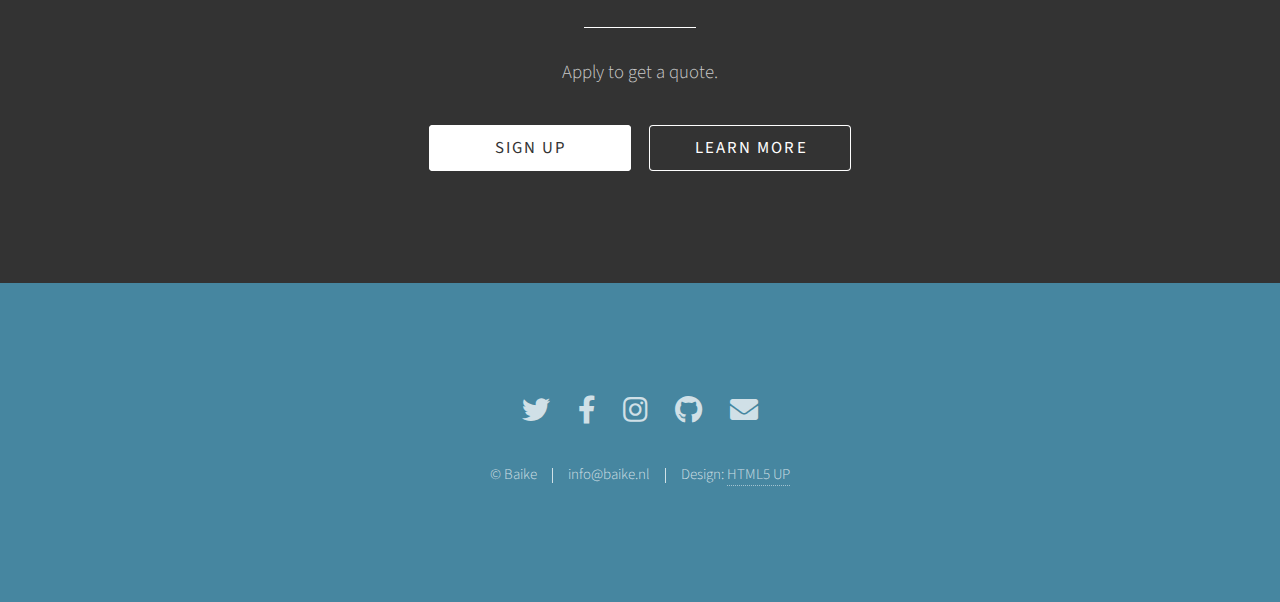
==== commit 41da7a0a: "Updated logo and favicon" ====
--- a/index.html
+++ b/index.html
@@ -6,10 +6,11 @@
 -->
 <html>
 	<head>
-		<title>Baike</title>
+		<title>Baike - Innovative bicycle tagging.</title>
 		<meta charset="utf-8" />
 		<meta name="viewport" content="width=device-width, initial-scale=1, user-scalable=no" />
 		<link rel="stylesheet" href="assets/css/main.css" />
+		<link rel="icon" href="favicon.ico" />
 		<noscript><link rel="stylesheet" href="assets/css/noscript.css" /></noscript>
 	</head>
 	<body class="is-preload">
--- a/assets/css/main.css
+++ b/assets/css/main.css
@@ -11,7 +11,7 @@
 /* custom items */
 
 .baike_bicycle {
-    background: url('images/logo_head.svg');
+    background: url('images/symbol_white.svg');
 	background-repeat: no-repeat;
     height: 100px;
     width: 100px;
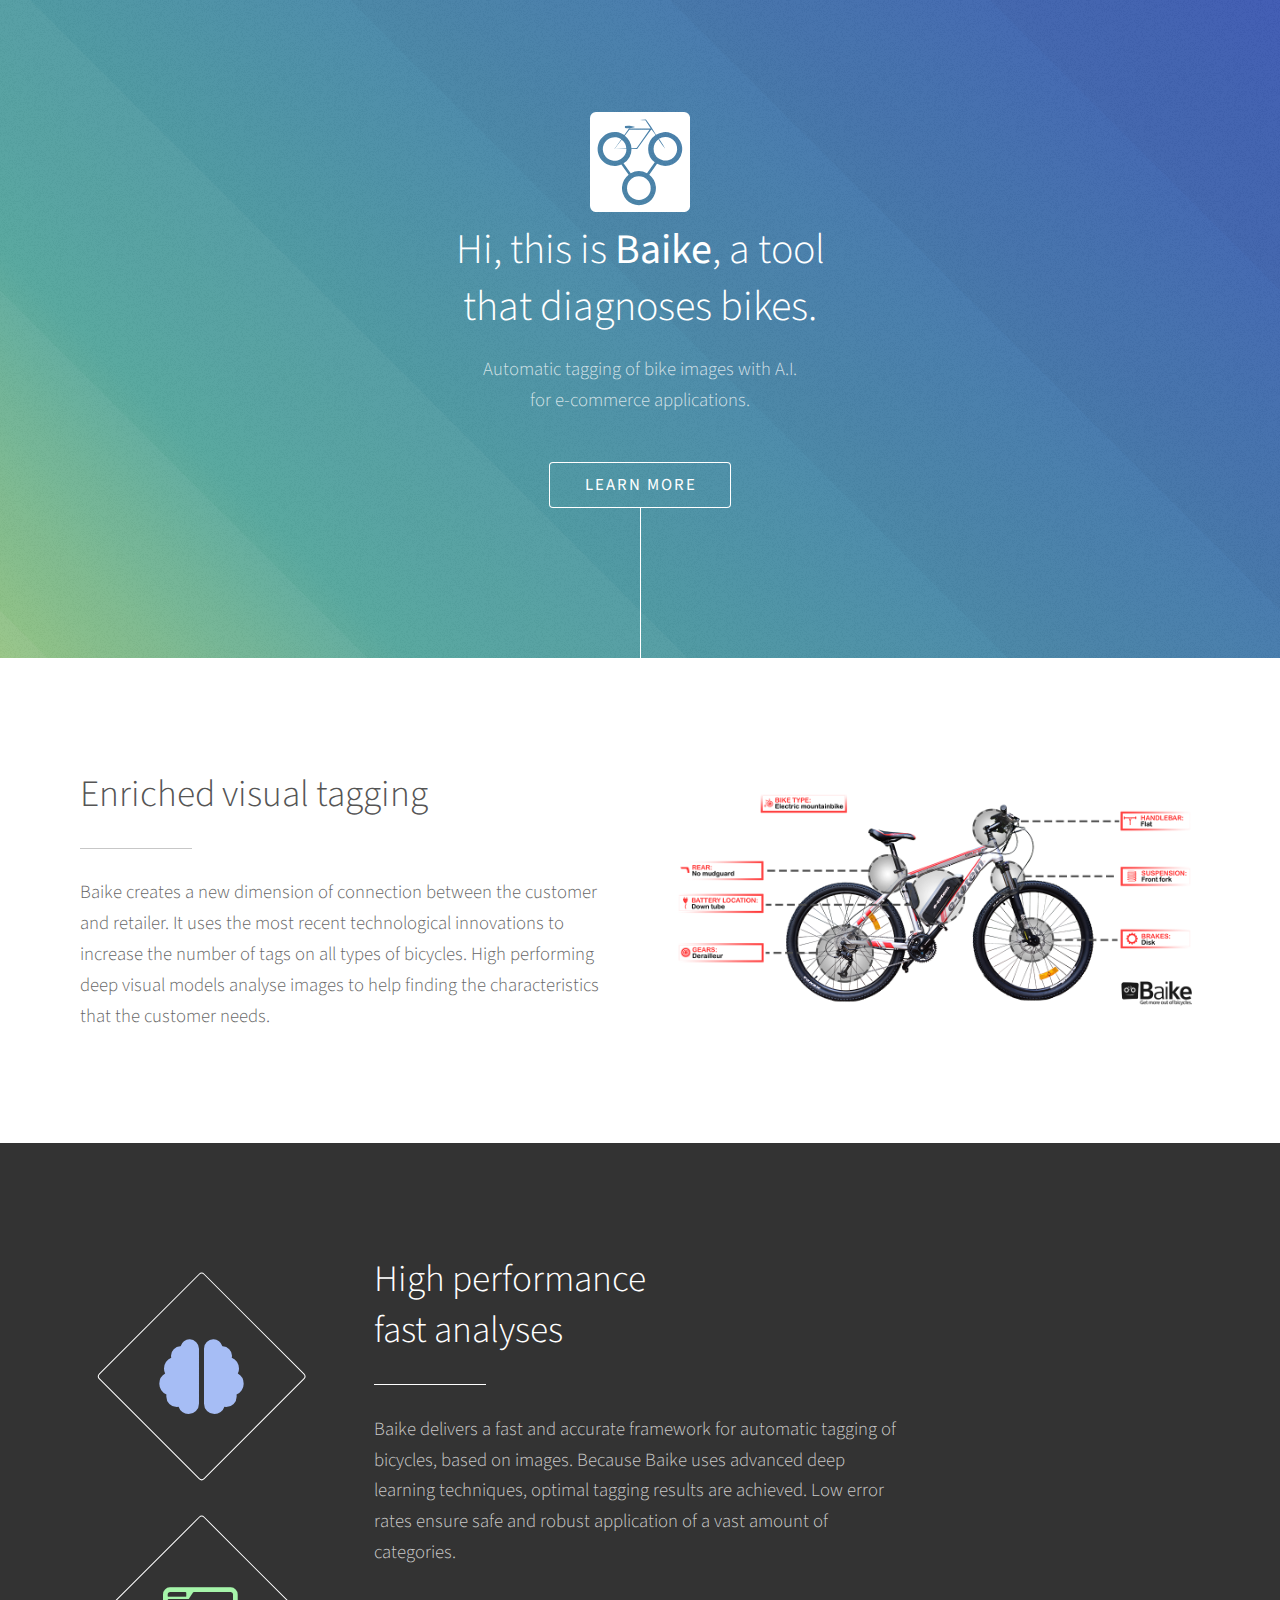
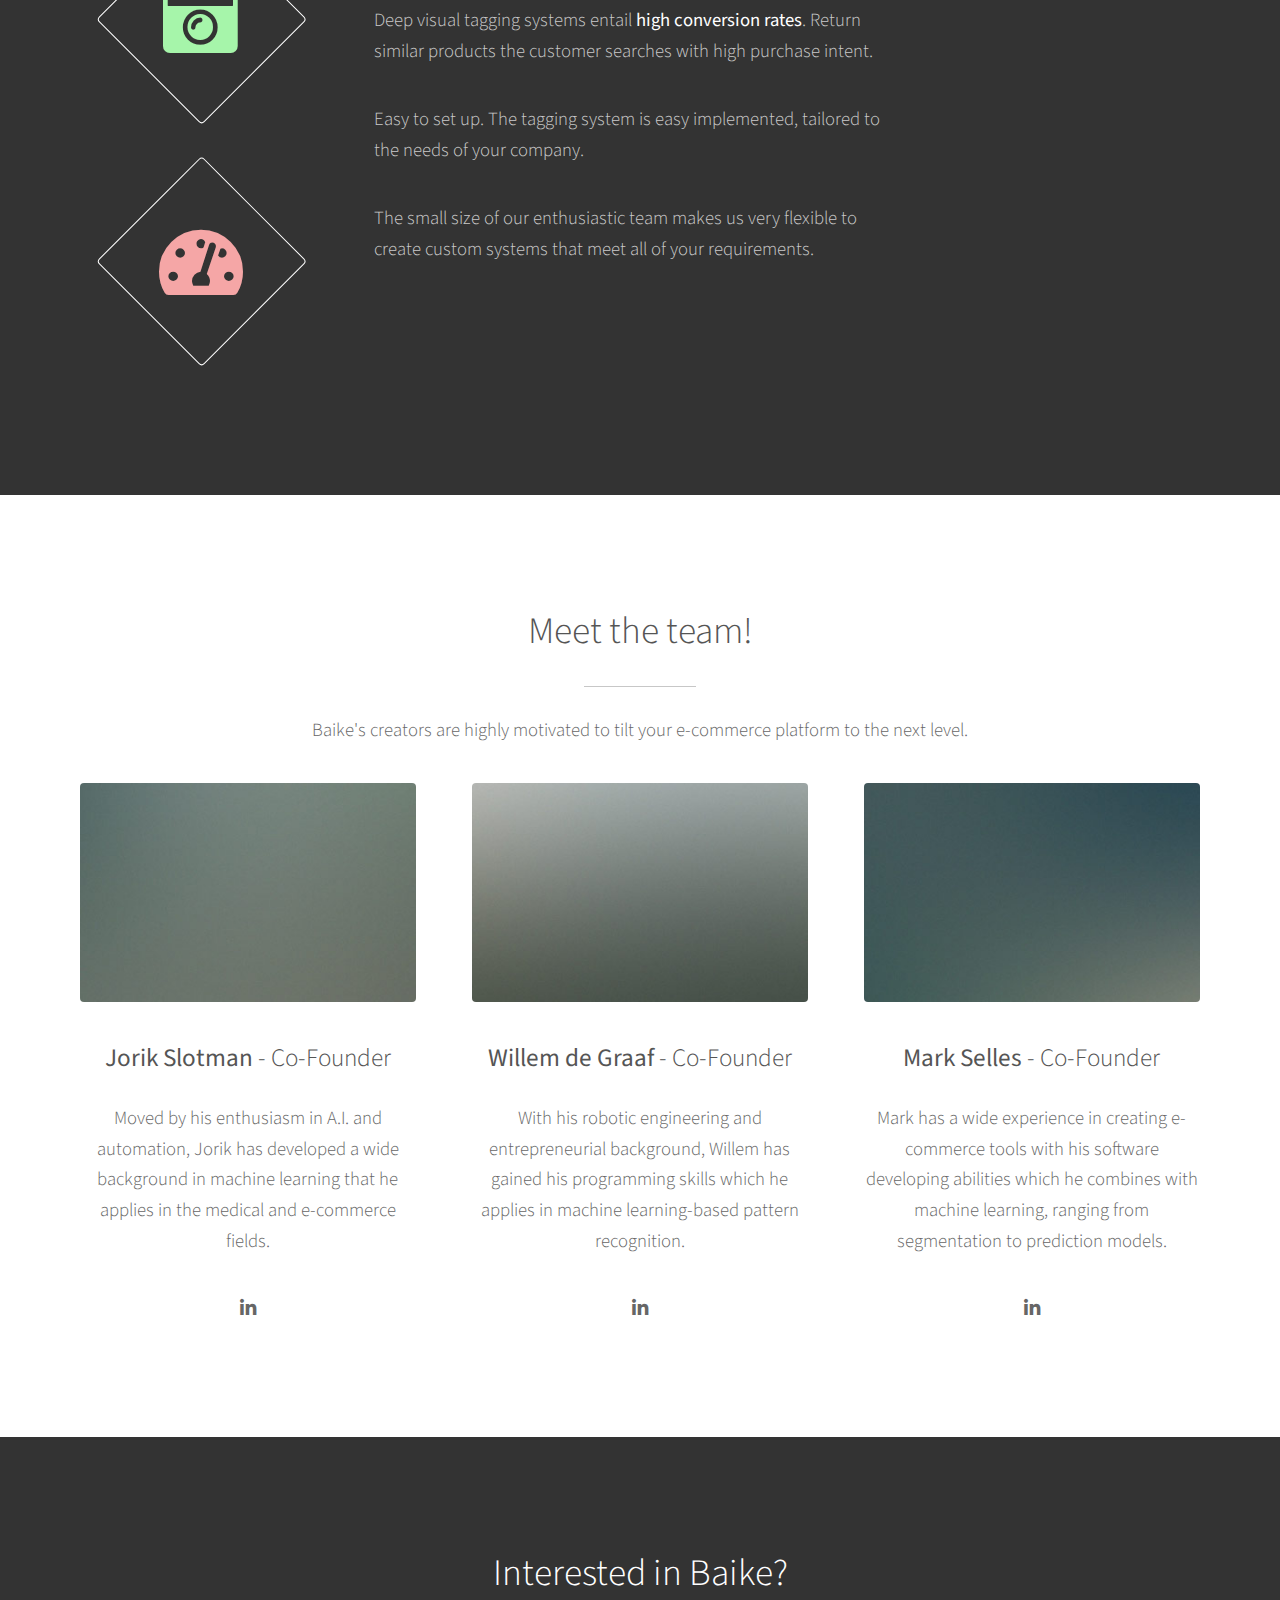
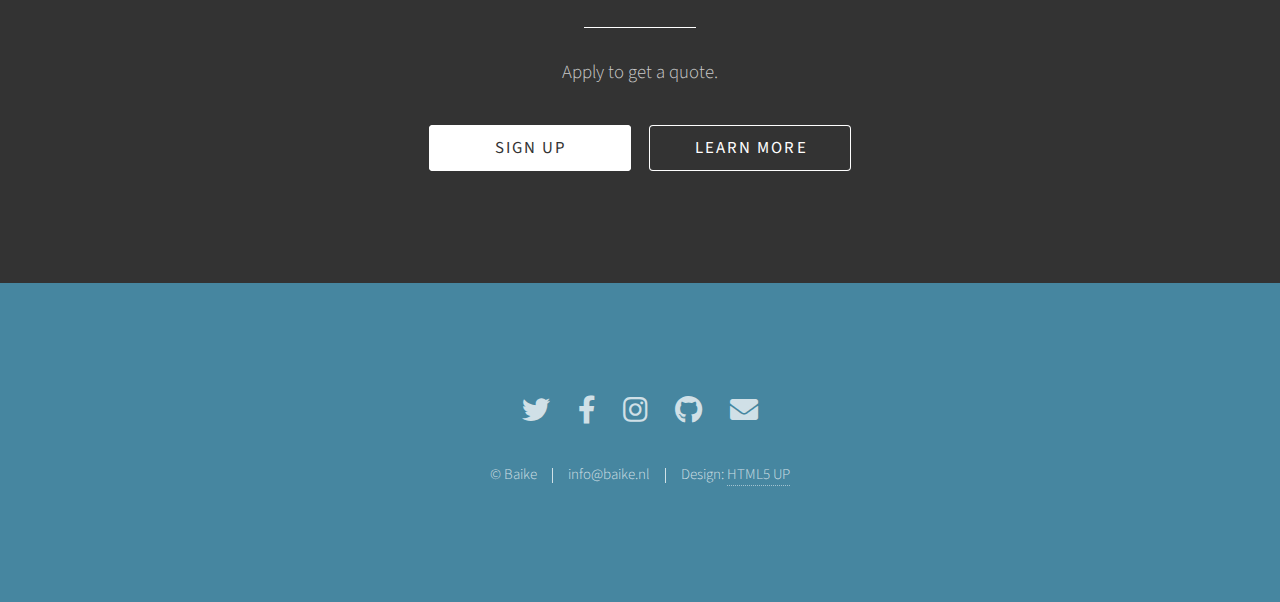
==== commit ae1dadd9: "Parallax, image fade" ====
--- a/index.html
+++ b/index.html
@@ -18,7 +18,9 @@
 		<!-- Header -->
 			<section id="header">
 				<div class="inner">
-					<span class="baike_bicycle"></span>
+					<div id="scene">
+						<div data-depth="0.20"><span class="baike_bicycle"></span></div>
+					</div>
 					<h1>Hi, this is <strong>Baike</strong>, a tool<br />
 					that diagnoses bikes.</h1>
 					<p>Automatic tagging of bike images with A.I.<br />
@@ -44,8 +46,10 @@
 							</p>
 						</div>
 						<div class="col-6 col-12-medium imp-medium">
-							<span class="image fit"><img id = 'tagged_bike' src="images/bike_tagging_wtags.png"
-														 alt="" /></span>
+							<span class="image fit">
+								<img id = 'under_image' src="images/bike_tagging_notags.png" alt="" />
+								<img id = 'over_image' src="images/bike_tagging_tags.png" alt="" />
+							</span>
 						</div>
 					</div>
 				</div>
@@ -480,6 +484,7 @@
 				</ul>
 			</section>
 
+
 		<!-- Scripts -->
 			<script src="assets/js/jquery.min.js"></script>
 			<script src="assets/js/jquery.flip.min.js"></script>
@@ -488,6 +493,6 @@
 			<script src="assets/js/breakpoints.min.js"></script>
 			<script src="assets/js/util.js"></script>
 			<script src="assets/js/main.js"></script>
-
+			<script src="assets/js/parallax.min.js"></script>
 	</body>
 </html>--- a/assets/css/main.css
+++ b/assets/css/main.css
@@ -19,6 +19,11 @@
 
 }
 
+#over_image {
+    position:absolute;
+    top:0;
+    left:0;
+}
 
 html, body, div, span, applet, object,
 iframe, h1, h2, h3, h4, h5, h6, p, blockquote,
